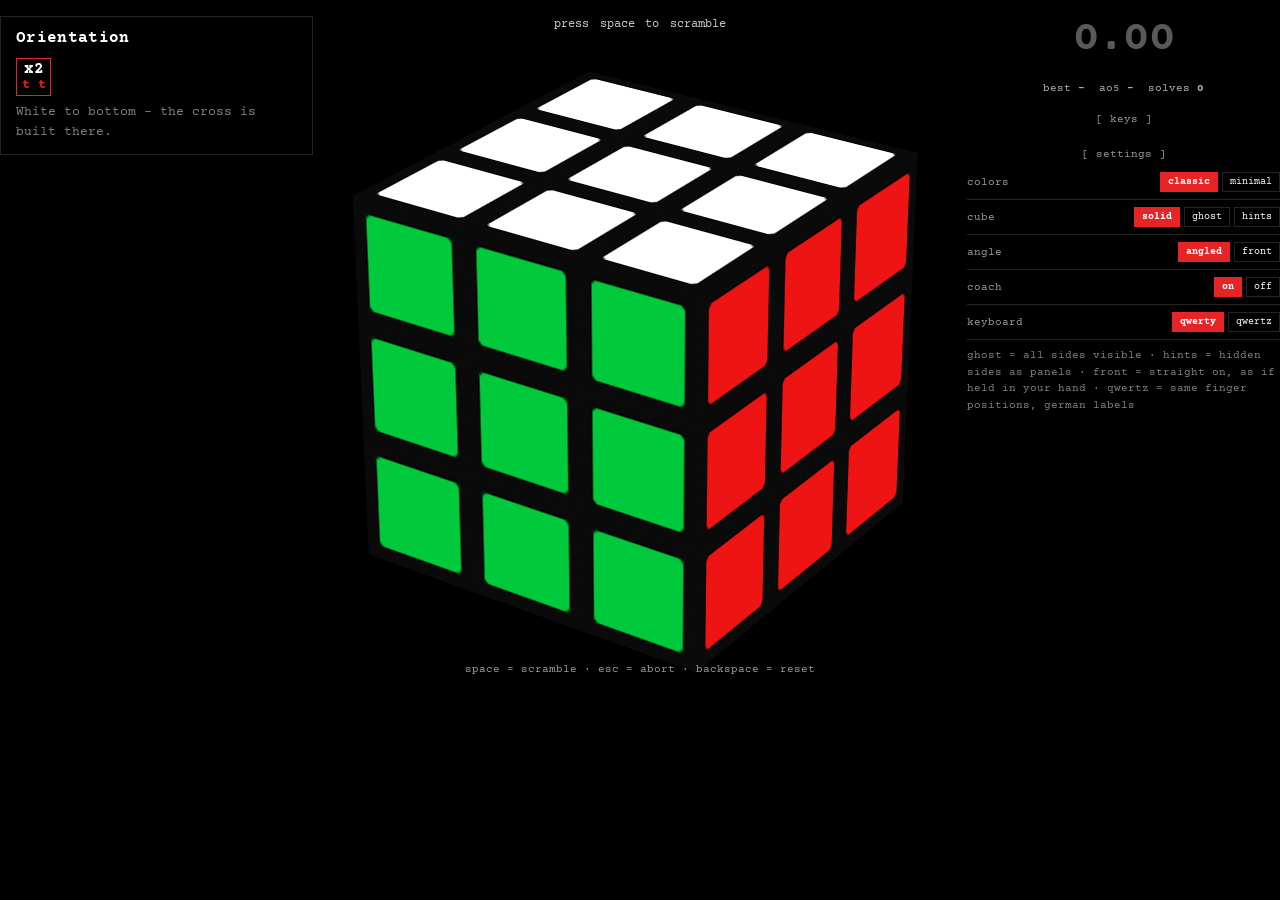
==== cube-standalone.html @ 17fb8398 "better layout" ====
<!DOCTYPE html>
<html lang="en">
<head>
<meta charset="utf-8">
<meta name="viewport" content="width=device-width, initial-scale=1">
<title>cube (v2)</title>
<!--
  Erzeugt von tools/build-preview.mjs – NICHT von Hand ändern.
  Alles steckt in dieser Datei, sie läuft per Doppelklick ohne Server.
-->
<link href="https://fonts.googleapis.com/css2?family=Courier+Prime:wght@400;700&display=swap" rel="stylesheet">
<style>
/*
 * cube.css – Styles für den eingebetteten Würfel.
 *
 * Alle Selektoren sind mit `cb-` präfixiert, alle Variablen mit `--cb-`.
 * Schrift und Textfarbe werden bewusst NICHT gesetzt, sondern von der Seite
 * geerbt (Courier Prime, schwarz/weiss je nach Theme).
 *
 * Wichtig ist die durchgehende Kette aus `transform-style: preserve-3d`:
 * .cb-scene → .cb-cube → .cb-cubie → .cb-facelet. Bricht sie an einer Stelle
 * ab, flacht der Browser die Kindelemente auf eine Ebene ab und der Würfel
 * zerfällt.
 *
 * --cb-cubie / --cb-half / --cb-size / --cb-body setzt cubeRenderer.js.
 * Drei Attribute am .cb-app steuern das Aussehen (siehe embed.js):
 *   data-scheme = minimal | classic
 *   data-view   = solid | ghost | hints
 *   data-camera = angled | front
 */

.cb-app {
  --cb-scale: 1;
  --cb-line: rgba(128, 128, 128, 0.28);
  --cb-hint-gap: 92px;   /* Abstand der versetzten Tafeln zur Würfelfläche */

  /*
   * Blickwinkel auf den Würfel. Voreinstellung "angled": von schräg oben rechts
   * auf U, F und R – die Ansicht, die alle drei Seiten gleich gut zeigt.
   */
  --cb-tilt: -26deg;   /* Neigung: wie weit von oben */
  --cb-turn: -34deg;   /* Drehung: wie weit von der Seite */
  text-align: center;
  user-select: none;

  /*
   * Bezug für die Abfrage weiter unten. Es zählt die Breite, die die
   * einbettende Seite hergibt – nicht die des Fensters. Derselbe Würfel steht
   * mal in einer schmalen Spalte und mal über die ganze Seite.
   */
  container-type: inline-size;
}

/* ── Trainer links, Würfel mittig, Zeit und Beiwerk rechts ─────────────
 *
 * Vier Bausteine: die Bühne (`cb-main`), der Trainer, die Zeit und der Rest
 * (`cb-extras`: Statistik, keys, settings). Ein Grid, weil drei davon je nach
 * Breite an einer ANDEREN Stelle in der Reihenfolge stehen – schmal
 * untereinander, breit als drei Spalten. Mit `order` allein ginge das nicht:
 * dafür müssten sie sich zwischen die Kinder von `cb-main` schieben.
 *
 * Die Zeit ist bewusst ein eigener Bereich und sitzt NICHT in `cb-extras`.
 * Breit gehört sie nach oben rechts, schmal aber direkt unter den Würfel und
 * nicht hinter den Trainer – als eigener Bereich lässt sich das je Breite
 * getrennt entscheiden.
 */
.cb-layout {
  display: grid;
  gap: 16px;
  grid-template-columns: minmax(0, 1fr);
  grid-template-areas:
    "main"
    "time"
    "coach"
    "extras";
}

.cb-main   { grid-area: main; }
.cb-time   { grid-area: time; }
.cb-extras { grid-area: extras; }

.cb-coach {
  grid-area: coach;
  justify-self: center;
  width: 100%;
  max-width: 260px;
}

@container (min-width: 560px) {
  /*
   * Rechts steht eine leere Spalte, genauso breit wie der Trainer links. Sie
   * trägt nichts – aber ohne sie sässe der Würfel mittig in SEINER Spalte und
   * damit sichtbar rechts von der Seitenmitte. Mit ihr fällt die Mitte der
   * Bühne mit der Mitte der Seite zusammen, und der Trainer hängt links daneben.
   */
  .cb-layout {
    grid-template-columns: minmax(190px, 1fr) minmax(0, 2fr) minmax(190px, 1fr);
    grid-template-areas:
      "coach main   ."
      "coach time   ."
      "coach extras .";
    gap: 16px 14px;
    align-items: start;
  }

  .cb-coach { justify-self: stretch; max-width: none; }

}

/*
 * Ab genug Breite zieht das Beiwerk aus der Mittelspalte in die bisher leere
 * rechte – drei Spalten nebeneinander. Der Würfel bleibt dabei mittig, weil
 * beide Randspalten gleich breit sind. Der eigentliche Gewinn ist die HÖHE:
 * Statistik, keys und settings stehen nicht mehr unter der Bühne, wodurch die
 * ganze Ansicht ohne Scrollen in ein übliches Fenster passt.
 */
@container (min-width: 860px) {
  /*
   * Zeit nach oben rechts, die Einstellungen darunter – und dadurch steht in
   * der Mittelspalte nur noch der Würfel. Die Bühne läuft über beide Zeilen,
   * damit sie die ganze Höhe der rechten Spalte nutzen kann.
   */
  .cb-layout {
    grid-template-areas:
      "coach main time"
      "coach main extras";
    grid-template-rows: auto 1fr;
  }

  /* Rechte Spalte: die Zeit führt, darunter beginnt das Beiwerk. */
  .cb-time { margin-bottom: 2px; }

  /* In einer schmalen Spalte bricht die Statistik lieber um als über den Rand. */
  .cb-extras .cb-stats {
    flex-wrap: wrap;
    gap: 6px 14px;
    margin-top: 0;      /* die Spalte beginnt oben, kein Abstand zur Bühne nötig */
  }

  /*
   * Zeitenliste und Klappbereiche sind sonst auf 210px gedeckelt und stünden
   * mittig in einer breiteren Spalte – das sähe wieder nach Leerraum aus,
   * genau dem, was die drei Spalten vermeiden sollen. Hier füllen sie ihre
   * Spalte aus.
   */
  .cb-extras .cb-times,
  .cb-extras .cb-fold { max-width: none; }

  /*
   * Sobald alles nebeneinander steht, kehrt sich der Engpass um: in der Breite
   * ist Luft, in der Höhe nicht mehr – die Bühne bestimmt allein, ob die
   * Ansicht ohne Scrollen passt. Deshalb hier eine eigene Skalierung.
   *
   * Sie steht auf .cb-layout und nicht auf .cb-app, weil .cb-app der
   * Abfragebehälter ist: eine Container-Abfrage kann ihren eigenen Behälter
   * nicht ansprechen, nur dessen Nachkommen.
   */
  .cb-layout { --cb-scale: 2.05; }

  /*
   * Der Front-Modus darf deutlich grösser: ohne Schrägblick ist der Würfel nur
   * noch --cb-size breit statt gut ein Drittel mehr über die Diagonale, in der
   * Mittelspalte steht also Platz frei.
   *
   * Begrenzt wird er hier NICHT von der Breite, sondern von der Höhe – bei 45°
   * Neigung ist er 1,41 mal so hoch wie breit. Die Spalte gäbe noch mehr her,
   * aber darüber beginnt die Ansicht zu scrollen. Wer einen hohen Bildschirm
   * hat, dreht diese eine Zahl weiter auf.
   */
  .cb-app[data-camera="front"] .cb-layout { --cb-scale: 2.55; }

  .cb-app[data-camera="front"] .cb-stage {
    /* Passgenau zur echten Höhe (1,41) statt zur Diagonale der Schrägansicht. */
    height: calc(var(--cb-size) * 1.5 * var(--cb-scale));
  }

  /* Die versetzten Tafeln brauchen zusätzlich Höhe – hier drückt es am meisten. */
  .cb-app[data-view="hints"] .cb-layout { --cb-scale: 1.35; }
}


/* ── Farbschemata ───────────────────────────────────────────────────── */

/* Reduziert, im Stil der Seite: schwarz / rot / weiss plus zwei Warmgrautöne.
   Die sechs Werte sind über die Helligkeit getrennt, nicht über den Farbton. */
.cb-app[data-scheme="minimal"] {
  --cb-U: #f2f0ec;
  --cb-D: #2a2a2a;
  --cb-F: #d8232a;
  --cb-B: #6d1114;
  --cb-R: #b6b2aa;
  --cb-L: #726e67;
}

/*
 * Klassisches Würfelschema, kräftig wie am Timer – die Voreinstellung.
 * Bewusst satter als die gedeckten WCA-Werte: auf schwarzem Grund und in der
 * Grösse, in der die Aufkleber hier stehen, muss die Farbe im Vorbeischauen
 * erkennbar sein, nicht erst beim Hinsehen.
 */
.cb-app[data-scheme="classic"] {
  --cb-U: #ffffff;
  --cb-D: #ffe600;
  --cb-F: #00c93c;
  --cb-B: #0a3bd8;
  --cb-R: #ee1414;
  --cb-L: #ff9500;
}

.cb-cap[data-face="U"], .cb-hintface[data-face="U"] { background: var(--cb-U); }
.cb-cap[data-face="D"], .cb-hintface[data-face="D"] { background: var(--cb-D); }
.cb-cap[data-face="F"], .cb-hintface[data-face="F"] { background: var(--cb-F); }
.cb-cap[data-face="B"], .cb-hintface[data-face="B"] { background: var(--cb-B); }
.cb-cap[data-face="R"], .cb-hintface[data-face="R"] { background: var(--cb-R); }
.cb-cap[data-face="L"], .cb-hintface[data-face="L"] { background: var(--cb-L); }

/* ── Scramble ───────────────────────────────────────────────────────── */
.cb-scramble {
  font-size: 12px;
  line-height: 1.5;
  word-spacing: 0.3em;
  opacity: 0.8;
  min-height: 2.6em;
  margin-bottom: 4px;
}

/* ── 3D-Bühne ───────────────────────────────────────────────────────── */
.cb-stage {
  display: flex;
  align-items: center;
  justify-content: center;
  height: calc(var(--cb-size) * 1.55 * var(--cb-scale));
  perspective: 1500px;
  perspective-origin: 50% 45%;
}

.cb-scene {
  position: relative;
  width: var(--cb-size);
  height: var(--cb-size);
  transform-style: preserve-3d;
  /* Die "Kamera". Beide Winkel kommen aus data-camera am .cb-app. */
  transform: scale(var(--cb-scale)) rotateX(var(--cb-tilt)) rotateY(var(--cb-turn));
}

/*
 * ── Kamera "front": der Würfel, wie man ihn in der Hand hält ──────────
 *
 * Genau auf die Kante zwischen U und F geschaut: 45° von oben, ohne jede
 * seitliche Drehung. Beide Seiten stehen dadurch im selben Winkel zum
 * Betrachter und sind gleich gut zu lesen.
 *
 * `--cb-turn: 0` heisst zugleich: L und R stehen exakt auf der Kante zum
 * Betrachter und sind nicht mehr zu sehen. Das ist so gewollt – wer die
 * Seiten braucht, nimmt "angled" oder schaltet "hints" dazu (das holt L, D und
 * B als versetzte Tafeln heraus; nur R bleibt in dieser Ansicht verdeckt).
 */
.cb-app[data-camera="front"] {
  --cb-tilt: -45deg;
  --cb-turn: 0deg;
}

/*
 * Geradeaus betrachtet muss die Tiefe allein aus der Perspektive kommen – es
 * gibt ja keinen Schrägblick mehr, der sie zeigt. Der kurze Abstand staucht die
 * hintere Kante sichtbar gegenüber der vorderen und macht daraus wieder einen
 * Körper statt zweier flacher Tafeln.
 *
 * Warum so viel kürzer als die 1500px der Schrägansicht: `scale()` ist zweiter
 * Dimension und lässt die Tiefe des Würfels unberührt. Er wird also breiter und
 * höher, bleibt aber 192px tief – je grösser er skaliert wird, desto schwächer
 * wirkt dieselbe Perspektive. Die Verkürzung muss das ausgleichen.
 */
.cb-app[data-camera="front"] .cb-stage {
  perspective: 850px;
}

.cb-cube {
  position: absolute;
  inset: 0;
  transform-style: preserve-3d;
}

/*
 * Ein Cubie. Es wird über left/top + negative Margins am Würfelmittelpunkt
 * ausgerichtet – bewusst NICHT über translate(-50%,-50%), weil `transform`
 * komplett von cubeRenderer.js gesetzt wird.
 */
.cb-cubie {
  position: absolute;
  left: 50%;
  top: 50%;
  margin-left: calc(var(--cb-half) * -1);
  margin-top: calc(var(--cb-half) * -1);
  width: var(--cb-cubie);
  height: var(--cb-cubie);
  transform-style: preserve-3d;
  will-change: transform;
}

.cb-facelet {
  position: absolute;
  inset: 0;
  background: var(--cb-body);
  /* Schliesst Haarrisse zwischen benachbarten Flächen. */
  box-shadow: 0 0 0 1px var(--cb-body);
  -webkit-backface-visibility: hidden;
  backface-visibility: hidden;
  -webkit-transform-style: preserve-3d;
  transform-style: preserve-3d;
}

/*
 * Der farbige Aufkleber – sein Rand erzeugt das schwarze Raster.
 * `--cb-inset` ist der Abstand zur Cubie-Kante und damit die Breite der
 * schwarzen Fuge; der "ghost"-Modus dreht ihn weiter auf.
 */
.cb-facelet > .cb-cap {
  position: absolute;
  inset: var(--cb-inset, 6px);
  border-radius: 4px;
  box-shadow: inset 0 0 0 1px #000;
  transition: opacity 0.2s ease;
  -webkit-transform: translateZ(0.5px);
  transform: translateZ(0.5px);
}

/* ── Modus "ghost": Körper unsichtbar, nur noch schwebende Flächen ──── */
.cb-app[data-view="ghost"] .cb-facelet {
  background: transparent;
  box-shadow: none;
}

/*
 * Die Sticker bleiben deckend. Der Durchblick entsteht allein dadurch, dass
 * der Würfelkörper fehlt: durch die Lücken zwischen den Kacheln sieht man die
 * Kanten und Flächen der dahinterliegenden Seiten.
 *
 * Die Fuge ist dabei schmaler als man denkt: nachgemessen belegt der Aufkleber
 * rund 84 % der Cubie-Fläche, also 5px Rand bei 64px Kante. Der Durchblick
 * kommt fast vollständig vom fehlenden Körper, nicht von breiten Lücken – mit
 * weiten Fugen zerfällt der Würfel optisch in Einzelplättchen.
 */
.cb-app[data-view="ghost"] {
  --cb-inset: 5px;
}

.cb-app[data-view="ghost"] .cb-cap {
  border-radius: 2px;
}

/* ── Modus "hints": versetzte Tafeln der verdeckten Seiten ──────────── */
.cb-hintface {
  position: absolute;
  inset: var(--cb-inset, 6px);
  display: none;
  border-radius: 4px;
  box-shadow: inset 0 0 0 1px #000;
  -webkit-backface-visibility: visible;
  backface-visibility: visible;
}

/* data-show setzt cubeRenderer.js für alle gerade abgewandten Seiten. */
.cb-app[data-view="hints"] .cb-hintface[data-show] { display: block; }

/* Die Tafeln brauchen ringsum Platz. */
.cb-app[data-view="hints"] { --cb-scale: 0.78; }
.cb-app[data-view="hints"] .cb-stage {
  height: calc(var(--cb-size) * 2.45 * var(--cb-scale));
}

/* ── Timer ──────────────────────────────────────────────────────────── */
.cb-time {
  font-size: 44px;
  font-weight: 700;
  font-variant-numeric: tabular-nums;
  letter-spacing: -0.02em;
  line-height: 1.1;
  transition: color 0.15s ease, opacity 0.15s ease;
}

.cb-app[data-state="idle"] .cb-time,
.cb-app[data-state="scrambling"] .cb-time { opacity: 0.35; }
.cb-app[data-state="ready"] .cb-time      { color: var(--accent, #d8232a); }
.cb-app[data-state="solved"] .cb-time     { color: var(--accent, #d8232a); }

.cb-hint {
  font-size: 11px;
  opacity: 0.6;
  min-height: 1.4em;
  margin-top: 2px;
}

/* ── Coach ──────────────────────────────────────────────────────────── */
/*
 * Alles im Trainer hängt an DIESER Schriftgrösse – die Beschriftungen ebenso
 * wie das Bild der letzten Ebene, die aufgeklappten Steine und die Zugliste.
 * Sie sind darum durchgehend in `em` notiert und nicht in Pixeln: wer den
 * Trainer grösser oder kleiner haben will, dreht hier eine Zahl, und das Panel
 * wächst als Ganzes mit, statt dass Text und Diagramme auseinanderlaufen.
 */
.cb-coach {
  font-size: 15px;
  padding: 0.85em 1em;
  border: 1px solid var(--cb-line);
  text-align: left;

  /*
   * Muss sein, und zwar hier statt global: die Spalte im Grid oben ist auf
   * 172px festgelegt, `width: 100%` misst aber ohne Polsterung und Rahmen. Mit
   * content-box käme das Panel auf 198px und schöbe sich über den Würfel. Die
   * einbettende Seite gibt das nicht vor – cube.css erbt Schrift und Farbe,
   * aber bewusst kein Boxmodell.
   */
  box-sizing: border-box;
}

.cb-coach[hidden] {
  display: block;
  visibility: visible;
  min-height: 200px;
}

.cb-coach[hidden] > * {
  display: none;
}

.cb-coach-stage {
  display: flex;
  align-items: baseline;
  justify-content: space-between;
  gap: 0.5em;
  font-size: 1.05em;
  letter-spacing: 0.02em;
  margin-bottom: 0.7em;
}

.cb-coach-stage b { font-weight: 700; }

/* Der Formname ("Sune", "T-Perm") – zweitrangig, aber er ist der Merkanker. */
.cb-coach-stage span {
  font-size: 0.85em;
  opacity: 0.5;
}

/* ── Bild der letzten Ebene (OLL / PLL) ─────────────────────────────────
 *
 * Aufbau wie auf einem Algorithmenblatt: die Deckfläche als 3×3, ringsum
 * schmale Streifen für die Seitenaufkleber. Die vier Ecken des 5×5-Rasters
 * bleiben leer.
 *
 * OLL bekommt vom Solver nur dort eine Farbe, wo die Deckfarbe schon oben
 * liegt – der Rest bleibt dunkel und man sieht die Form. PLL bekommt die
 * Deckfläche geschlossen und ringsum die echten Farben; daran liest man ab,
 * welcher Fall vorliegt.
 */
.cb-coach-diagram {
  display: flex;
  justify-content: center;
  margin-bottom: 0.85em;
}

.cb-coach-diagram:empty { display: none; }

.cb-ll {
  display: grid;
  grid-template-columns: 0.45em repeat(3, 1.6em) 0.45em;
  grid-template-rows: 0.45em repeat(3, 1.6em) 0.45em;
  gap: 0.15em;
}

.cb-ll i {
  border-radius: 1px;
  background: transparent;
}

/*
 * Ein belegtes Feld bekommt einen neutralen Ring nach aussen. Das ist keine
 * Zierde: die Deckfarbe ist im Schema "minimal" fast schwarz, ein reines
 * Farbfeld wäre auf dunklem Grund unsichtbar. Der Ring macht "hier liegt
 * etwas" unabhängig davon lesbar, welche Farbe das Schema gerade vergibt.
 */
.cb-ll i[data-face] { box-shadow: 0 0 0 1px rgba(128, 128, 128, 0.5); }

/* Ein leeres Feld der Deckfläche ist hohl – ein leerer Streifen ist gar nichts. */
.cb-ll i[data-kind="top"]:not([data-face]) {
  box-shadow: inset 0 0 0 1px rgba(128, 128, 128, 0.22);
}

.cb-ll i[data-face="U"] { background: var(--cb-U); }
.cb-ll i[data-face="D"] { background: var(--cb-D); }
.cb-ll i[data-face="F"] { background: var(--cb-F); }
.cb-ll i[data-face="B"] { background: var(--cb-B); }
.cb-ll i[data-face="R"] { background: var(--cb-R); }
.cb-ll i[data-face="L"] { background: var(--cb-L); }

/* ── Die Steine, um die es gerade geht ──────────────────────────────────
 *
 * Der Algorithmus allein sagt nicht, WORAN man arbeitet. Deshalb stehen die
 * beiden Steine darüber – aufgeklappt, in ihren echten Farben, mit ihrem
 * Fundort. Die Farbfelder kommen aus denselben CSS-Variablen wie die Aufkleber
 * am Würfel, das Schema gilt also automatisch auch hier.
 */
.cb-coach-pieces {
  display: flex;
  flex-direction: column;
  gap: 0.5em;
  margin-bottom: 0.7em;
}

.cb-coach-pieces:empty { display: none; }

.cb-coach-pieces figure {
  display: flex;
  align-items: center;
  gap: 0.6em;
  margin: 0;
  padding-left: 0.5em;
  border-left: 2px solid var(--accent, #d8232a);
  transition: opacity 0.15s ease, border-color 0.15s ease;
}

/*
 * Ein Stein, der schon sitzt, bleibt sichtbar – aber zurückgenommen. Beim
 * Einsetzen eines Paars sieht man so, welche Hälfte noch fehlt.
 */
.cb-coach-pieces figure[data-where="placed"] {
  border-left-color: var(--cb-line);
  opacity: 0.4;
}

/*
 * Aufgeklappter Stein. Die Ecke füllt drei Zellen und wird dadurch von selbst
 * L-förmig, die Kante zwei – ohne Sonderfall im JavaScript.
 */
.cb-piece {
  display: grid;
  grid-template-columns: repeat(2, 1em);
  grid-auto-rows: 1em;
  gap: 0.15em;
  flex: none;
}

.cb-piece i {
  border-radius: 2px;
  box-shadow: inset 0 0 0 1px rgba(0, 0, 0, 0.35);
}

.cb-piece i[data-face="U"] { background: var(--cb-U); }
.cb-piece i[data-face="D"] { background: var(--cb-D); }
.cb-piece i[data-face="F"] { background: var(--cb-F); }
.cb-piece i[data-face="B"] { background: var(--cb-B); }
.cb-piece i[data-face="R"] { background: var(--cb-R); }
.cb-piece i[data-face="L"] { background: var(--cb-L); }

.cb-coach-pieces figcaption {
  font-size: 0.85em;
  line-height: 1.4;
}

.cb-coach-pieces figcaption span {
  display: block;
  opacity: 0.5;
}

/*
 * Ein Listeneintrag je Zug: oben die Notation, darunter die Taste. Die
 * Ausrichtung untereinander ist der ganze Zweck – so lernt man beim Ablesen
 * des Algorithmus die Belegung mit.
 */
.cb-coach-moves {
  display: flex;
  flex-wrap: wrap;
  gap: 0.3em;
  list-style: none;
  margin: 0;
  padding: 0;
  min-height: 2.4em;
}

.cb-coach-moves li {
  display: flex;
  flex-direction: column;
  align-items: center;
  gap: 0.1em;
  min-width: 1.6em;
  padding: 0.2em 0.3em;
  border: 1px solid transparent;
  transition: opacity 0.15s ease, border-color 0.15s ease;
}

.cb-coach-moves b {
  font-size: 1.05em;
  font-weight: 700;
  line-height: 1;
}

.cb-coach-moves span {
  font-size: 0.85em;
  line-height: 1;
  opacity: 0.55;
}

.cb-coach-moves em { font-style: normal; }

/* Erster von zwei Anschlägen eines Doppelzugs ist erledigt. */
.cb-coach-moves em[data-done] { opacity: 0.25; }

/* Bereits ausgeführt. */
.cb-coach-moves li[data-done] { opacity: 0.3; }

/* Der Zug, der jetzt dran ist. */
.cb-coach-moves li[data-next] {
  border-color: var(--accent, #d8232a);
}

.cb-coach-moves li[data-next] span {
  opacity: 1;
  color: var(--accent, #d8232a);
  font-weight: 700;
}

.cb-coach-note {
  margin-top: 0.6em;
  font-size: 0.85em;
  line-height: 1.5;
  opacity: 0.5;
}

/* Noch nicht gebaute Stufen sollen sichtbar als Baustelle erkennbar sein. */
.cb-coach[data-pending] .cb-coach-stage { opacity: 0.5; }

/* ── Statistik und Zeitenliste ──────────────────────────────────────── */
.cb-stats {
  display: flex;
  justify-content: center;
  gap: 16px;
  font-size: 11px;
  opacity: 0.7;
  margin-top: 18px;
}

.cb-stats b { font-weight: 700; }

.cb-times {
  list-style: none;
  margin: 10px auto 0;
  padding: 0;
  max-width: 210px;
  font-size: 11px;
}

.cb-times li {
  display: flex;
  justify-content: space-between;
  padding: 4px 0;
  border-bottom: 1px solid var(--cb-line);
}

.cb-times li span { opacity: 0.5; }

/* ── Aufklappbare Bereiche (keys / settings) ────────────────────────── */
.cb-fold {
  max-width: 210px;
  margin: 14px auto 0;
  font-size: 11px;
  text-align: left;
}

.cb-fold summary {
  cursor: pointer;
  text-align: center;
  opacity: 0.6;
  padding: 4px 0;
  list-style: none;
}

.cb-fold summary::-webkit-details-marker { display: none; }
.cb-fold summary::before { content: "[ "; }
.cb-fold summary::after  { content: " ]"; }

.cb-fold table {
  width: 100%;
  border-collapse: collapse;
  margin-top: 6px;
}

.cb-fold td,
.cb-fold th {
  padding: 3px 0;
  font-weight: 400;
  border-bottom: 1px solid var(--cb-line);
}

.cb-fold td { opacity: 0.75; }

.cb-fold th {
  text-align: right;
  font-weight: 700;
}

/* ── Einstellungen ──────────────────────────────────────────────────── */
.cb-row {
  display: flex;
  align-items: center;
  justify-content: space-between;
  gap: 8px;
  padding: 7px 0;
  border-bottom: 1px solid var(--cb-line);
}

.cb-row > span { opacity: 0.6; }

.cb-opts { display: flex; gap: 4px; }

.cb-opts button {
  font: inherit;
  font-size: 10px;
  line-height: 1;
  background: transparent;
  color: inherit;
  border: 1px solid var(--cb-line);
  padding: 4px 7px;
  cursor: pointer;
  text-transform: lowercase;
  transition: background 0.15s ease, border-color 0.15s ease, color 0.15s ease;
}

.cb-opts button[aria-pressed="true"] {
  background: var(--accent, #d8232a);
  border-color: var(--accent, #d8232a);
  color: #fff;
  font-weight: 700;
}

.cb-note {
  padding-top: 8px;
  opacity: 0.5;
  line-height: 1.5;
}

/* ── Kleine Displays & Höhenanpassung für Zero-Scroll ──────────────── */
@media (max-width: 420px) {
  .cb-app  { --cb-scale: 0.72; }
  .cb-app[data-view="hints"] { --cb-scale: 0.58; }
  .cb-time { font-size: 36px; }
}

@media (max-height: 850px) {
  .cb-layout { --cb-scale: 1.4; }
  .cb-app[data-view="hints"] .cb-layout { --cb-scale: 1.0; }
}

@media (max-height: 720px) {
  .cb-layout { --cb-scale: 1.2; }
  .cb-app[data-view="hints"] .cb-layout { --cb-scale: 0.85; }
}

@media (max-height: 600px) {
  .cb-layout { --cb-scale: 0.95; }
}

body {
  margin: 0; background: #000; color: #fff;
  font-family: 'Courier Prime', ui-monospace, SFMono-Regular, Menlo, monospace;
  --accent: #E62325;
  display: flex; justify-content: center; padding: 16px 0 40px;
}
/*
 * Breit genug für die DREIspaltige Ansicht (Trainer | Würfel | Zeit+Settings).
 * cube.css schaltet sie ab 860px Behälterbreite frei – bei 680px läge das
 * Beiwerk wieder unter dem Würfel und nähme ihm die Höhe.
 */
#mount { width: min(1280px, 100%); }
</style>
</head>
<body>
<div id="mount"></div>

<script type="importmap">
{
  "imports": {
    "js/embed.js": "[data-uri]",
    "js/config.js": "[data-uri]",
    "js/cubeState.js": "[data-uri]",
    "js/math3d.js": "[data-uri]",
    "js/cubeRenderer.js": "[data-uri]",
    "js/animator.js": "[data-uri]",
    "js/scramble.js": "[data-uri]",
    "js/timer.js": "[data-uri]",
    "js/controls.js": "[data-uri]",
    "js/keys.js": "[data-uri]",
    "js/solver/coach.js": "[data-uri]",
    "js/solver/pieces.js": "[data-uri]",
    "js/solver/crossSolver.js": "[data-uri]",
    "js/solver/f2lSolver.js": "[data-uri]",
    "js/solver/lastLayer.js": "[data-uri]",
    "js/solver/llAlgs.js": "[data-uri]"
  }
}
</script>

<script type="module">
import 'js/embed.js';
window.CubeApp.mount(document.getElementById('mount'));
</script>
</body>
</html>
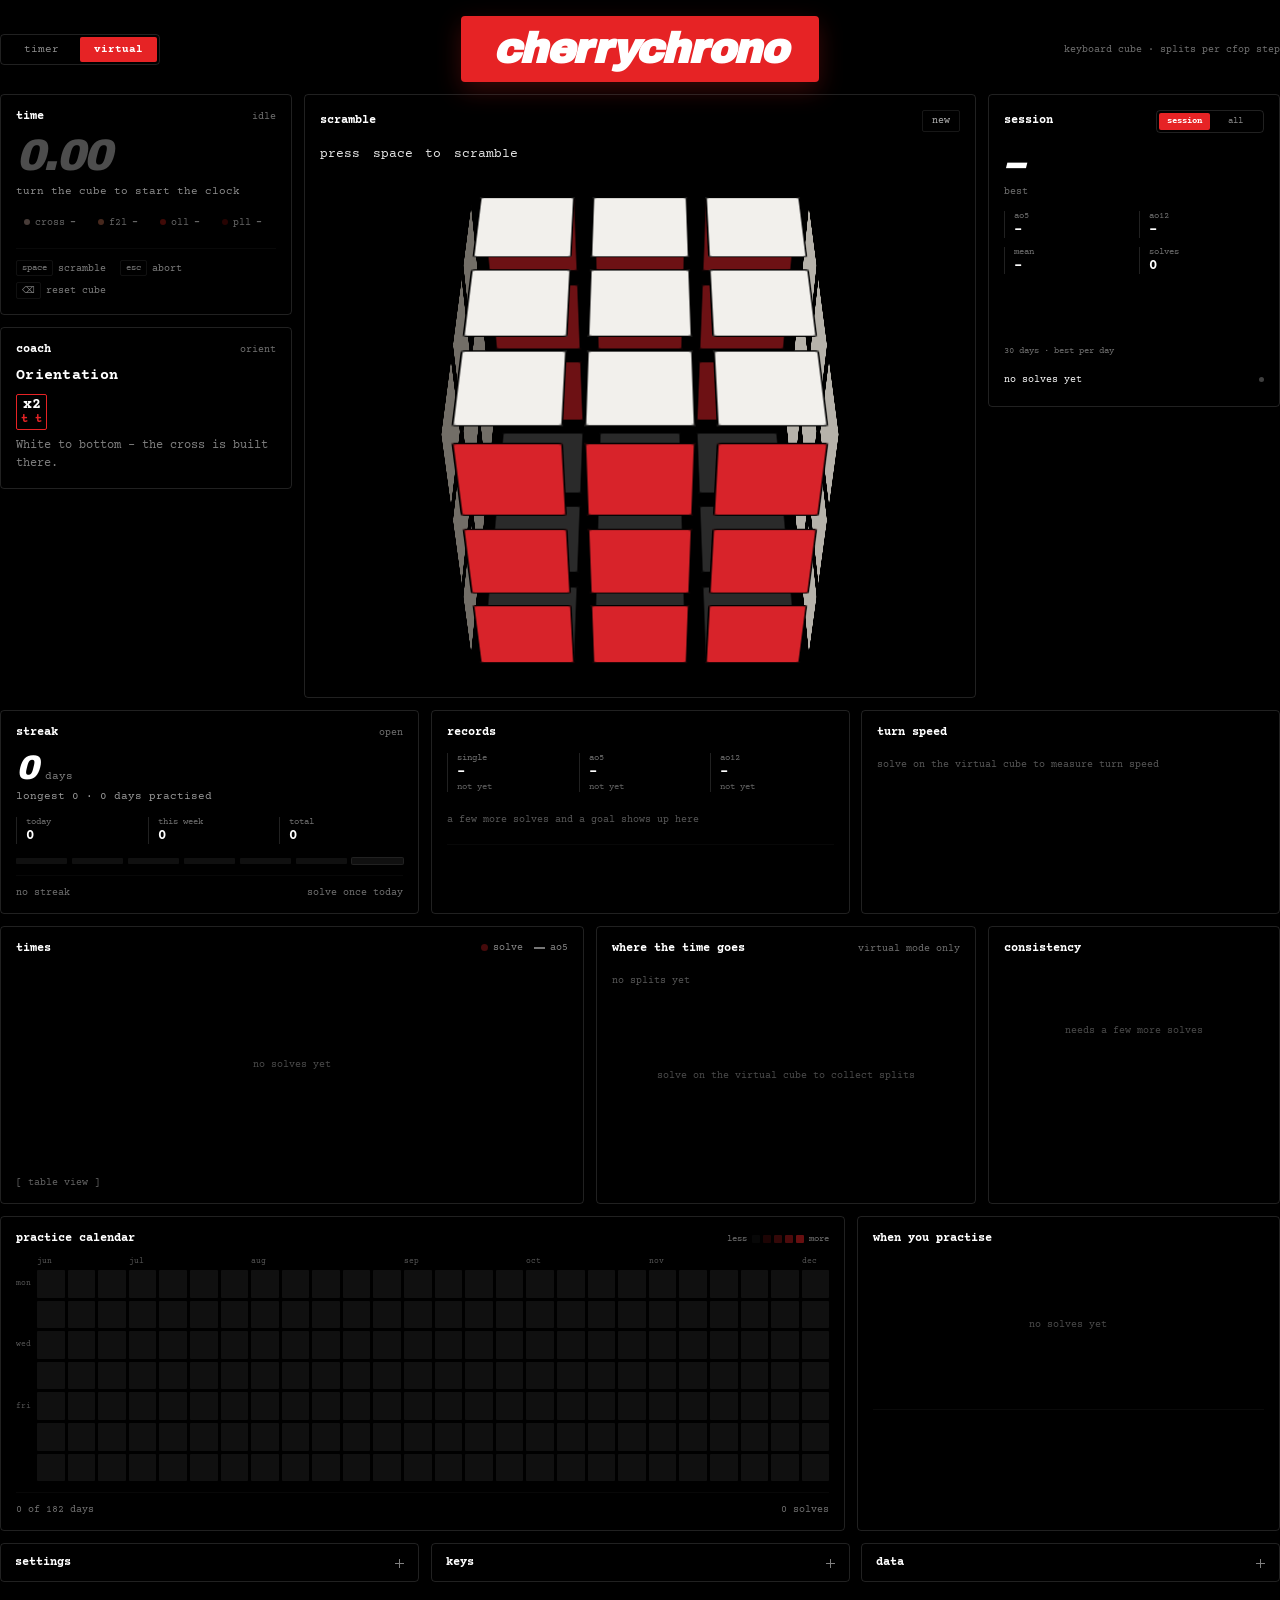
==== commit 6064cbb6: "cherrychrono: timer mode, solve history and its own page Der Würfel wird zur eigenen Anwendung mit N" ====
--- a/cube-standalone.html
+++ b/cube-standalone.html
@@ -3,19 +3,25 @@
 <head>
 <meta charset="utf-8">
 <meta name="viewport" content="width=device-width, initial-scale=1">
-<title>cube (v2)</title>
+<title>cherrychrono</title>
 <!--
   Erzeugt von tools/build-preview.mjs – NICHT von Hand ändern.
   Alles steckt in dieser Datei, sie läuft per Doppelklick ohne Server.
 -->
-<link href="https://fonts.googleapis.com/css2?family=Courier+Prime:wght@400;700&display=swap" rel="stylesheet">
+<link href="https://fonts.googleapis.com/css2?family=Courier+Prime:wght@400;700&family=Archivo+Black&display=swap" rel="stylesheet">
 <style>
 /*
- * cube.css – Styles für den eingebetteten Würfel.
+ * cube.css – Styles für cherrychrono, den eingebetteten Würfel-Timer.
+ *
+ * Die Bildsprache ist die des Dashboards und damit die von milxn.de: schwarz
+ * oder weiss, Courier Prime, ein einziges Rot als Akzent, durchgehend
+ * kleingeschriebene Beschriftungen, Zahlen in Archivo Black kursiv, und alles
+ * sitzt in Tafeln mit einem Haarstrich als Rahmen. Bewegung gibt es reichlich,
+ * aber nur beim Erscheinen und beim Wechsel – nichts zappelt dauerhaft.
  *
  * Alle Selektoren sind mit `cb-` präfixiert, alle Variablen mit `--cb-`.
- * Schrift und Textfarbe werden bewusst NICHT gesetzt, sondern von der Seite
- * geerbt (Courier Prime, schwarz/weiss je nach Theme).
+ * Schriftfamilie und Textfarbe werden für den Fliesstext bewusst NICHT gesetzt,
+ * sondern von der Seite geerbt.
  *
  * Wichtig ist die durchgehende Kette aus `transform-style: preserve-3d`:
  * .cb-scene → .cb-cube → .cb-cubie → .cb-facelet. Bricht sie an einer Stelle
@@ -23,205 +29,509 @@
  * zerfällt.
  *
  * --cb-cubie / --cb-half / --cb-size / --cb-body setzt cubeRenderer.js.
- * Drei Attribute am .cb-app steuern das Aussehen (siehe embed.js):
+ * Die data-Attribute am .cb-app steuern das Aussehen (siehe embed.js):
+ *   data-mode   = virtual | timer
  *   data-scheme = minimal | classic
  *   data-view   = solid | ghost | hints
  *   data-camera = angled | front
+ *   data-theme  = dark | light   (gemessen, nicht eingestellt)
+ *   data-state  = idle | scrambling | ready | holding | solving | solved
  */
 
 .cb-app {
   --cb-scale: 1;
-  --cb-line: rgba(128, 128, 128, 0.28);
   --cb-hint-gap: 92px;   /* Abstand der versetzten Tafeln zur Würfelfläche */
 
   /*
-   * Blickwinkel auf den Würfel. Voreinstellung "angled": von schräg oben rechts
-   * auf U, F und R – die Ansicht, die alle drei Seiten gleich gut zeigt.
+   * Linien und Flächen als neutrales Grau mit Deckkraft statt als feste Farbe:
+   * derselbe Wert trägt dadurch auf schwarzem wie auf weissem Grund, und die
+   * einbettende Seite darf ihr Thema umschalten, ohne dass hier etwas nachzieht.
    */
-  --cb-tilt: -26deg;   /* Neigung: wie weit von oben */
-  --cb-turn: -34deg;   /* Drehung: wie weit von der Seite */
-  text-align: center;
+  --cb-line: rgba(128, 128, 128, 0.26);
+  --cb-line-soft: rgba(128, 128, 128, 0.14);
+  --cb-fill: rgba(128, 128, 128, 0.12);
+  --cb-bar: color-mix(in srgb, var(--cb-accent) 55%, transparent);
+
+  --cb-display: 'Archivo Black', 'Arial Black', Impact, sans-serif;
+  --cb-radius: 4px;      /* der Radius des Logo-Chips, überall derselbe */
+  --cb-gap: 12px;
+
+  text-align: left;
   user-select: none;
 
   /*
-   * Bezug für die Abfrage weiter unten. Es zählt die Breite, die die
+   * Bezug für die Abfragen weiter unten. Es zählt die Breite, die die
    * einbettende Seite hergibt – nicht die des Fensters. Derselbe Würfel steht
    * mal in einer schmalen Spalte und mal über die ganze Seite.
    */
   container-type: inline-size;
 }
 
-/* ── Trainer links, Würfel mittig, Zeit und Beiwerk rechts ─────────────
- *
- * Vier Bausteine: die Bühne (`cb-main`), der Trainer, die Zeit und der Rest
- * (`cb-extras`: Statistik, keys, settings). Ein Grid, weil drei davon je nach
- * Breite an einer ANDEREN Stelle in der Reihenfolge stehen – schmal
- * untereinander, breit als drei Spalten. Mit `order` allein ginge das nicht:
- * dafür müssten sie sich zwischen die Kinder von `cb-main` schieben.
- *
- * Die Zeit ist bewusst ein eigener Bereich und sitzt NICHT in `cb-extras`.
- * Breit gehört sie nach oben rechts, schmal aber direkt unter den Würfel und
- * nicht hinter den Trainer – als eigener Bereich lässt sich das je Breite
- * getrennt entscheiden.
+/*
+ * Akzent und die Rampe der Abschnitte – cross · f2l · oll · pll, hell nach
+ * dunkel. EINE Farbe in vier Stufen, weil die vier Abschnitte eine feste
+ * Reihenfolge haben; vier verschiedene Farben würden behaupten, sie wären
+ * gleichrangig.
+ *
+ * Je Untergrund eigene Stufen: die Rampe muss sich innerhalb ihrer vier
+ * Schritte unterscheiden UND vom Grund abheben. Auf Schwarz geht das nach oben
+ * (hell), auf Weiss nach unten (dunkel); dieselben vier Werte für beides gibt
+ * es nicht. Welcher Fall vorliegt, misst embed.js an der geerbten Schriftfarbe.
+ *
+ * Der Tooltip steht ausserhalb von .cb-app (siehe unten) und braucht dieselben
+ * Werte – deshalb hier gemeinsam, statt sie zweimal zu notieren.
+ */
+.cb-app, .cb-tip {
+  --cb-accent: var(--accent, #e8221f);
+  --cb-p0: #ffd6c9;
+  --cb-p1: #fb8f68;
+  --cb-p2: #e5231a;
+  --cb-p3: #8a0d0a;
+}
+
+.cb-app[data-theme="light"], .cb-tip[data-theme="light"] {
+  --cb-p0: #fca07f;
+  --cb-p1: #ee4a2c;
+  --cb-p2: #ab120d;
+  --cb-p3: #4f0b09;
+
+  /* Auf Weiss trägt dieselbe Deckkraft weniger – der Balken darf kräftiger. */
+  --cb-bar: color-mix(in srgb, var(--cb-accent) 78%, transparent);
+}
+
+.cb-app *,
+.cb-app *::before,
+.cb-app *::after { box-sizing: border-box; }
+
+/* ── Bewegung ───────────────────────────────────────────────────────────
+ *
+ * Zwei Sorten: Tafeln kippen beim Erscheinen einmal herein (gestaffelt über
+ * `--i`), Daten wachsen aus der Grundlinie hoch. Beides läuft genau einmal.
+ * Dauerhaft bewegt sich nur der Würfel im Leerlauf – und der ist das Motiv.
+ */
+@keyframes cbPanelIn {
+  from { opacity: 0; transform: rotateX(-18deg) translateY(24px) scale(0.96); }
+  to   { opacity: 1; transform: rotateX(0deg) translateY(0) scale(1); }
+}
+@keyframes cbFadeUp { from { opacity: 0; transform: translateY(8px); } to { opacity: 1; transform: none; } }
+@keyframes cbRowIn  { from { opacity: 0; transform: translateX(-10px); } to { opacity: 1; transform: none; } }
+@keyframes cbRise   { from { transform: scaleY(0); } to { transform: scaleY(1); } }
+@keyframes cbDraw   { from { stroke-dashoffset: 1; } to { stroke-dashoffset: 0; } }
+@keyframes cbPop    { 0% { transform: scale(1); } 35% { transform: scale(1.09); } 100% { transform: scale(1); } }
+@keyframes cbPulse  { 0%, 100% { opacity: 1; } 50% { opacity: 0.45; } }
+@keyframes cbFlash  { 0%, 100% { color: inherit; } 30% { color: var(--cb-accent); } }
+@keyframes cbCheer {
+  0%   { transform: rotateY(0deg) scale(1); }
+  55%  { transform: rotateY(200deg) scale(1.06); }
+  100% { transform: rotateY(360deg) scale(1); }
+}
+@keyframes cbFoldIn { from { opacity: 0; transform: translateY(-6px); } to { opacity: 1; transform: none; } }
+@keyframes cbFloatLogo { 0%, 100% { transform: translateY(0); } 50% { transform: translateY(-6px); } }
+@keyframes cbSpin { from { transform: rotateY(0deg); } to { transform: rotateY(360deg); } }
+
+/* ── Tafeln ─────────────────────────────────────────────────────────── */
+
+.cb-panel {
+  border: 1px solid var(--cb-line);
+  border-radius: var(--cb-radius);
+  padding: 15px;
+  min-width: 0;
+  transform-style: preserve-3d;
+  animation: cbPanelIn 0.5s cubic-bezier(0.2, 0.8, 0.2, 1) both;
+  animation-delay: calc(var(--i, 0) * 60ms);
+}
+
+.cb-panel-head {
+  display: flex;
+  align-items: baseline;
+  justify-content: space-between;
+  gap: 10px;
+  margin-bottom: 12px;
+  text-transform: lowercase;
+}
+
+.cb-panel-head .h { font-size: 12px; font-weight: 700; }
+.cb-panel-head .s { font-size: 10px; opacity: 0.45; text-align: right; }
+
+.cb-grid { display: grid; gap: var(--cb-gap); }
+
+/* ── Kopfzeile: Moduswahl ───────────────────────────────────────────── */
+
+/*
+ * Drei Bereiche: Umschalter links, Logo mittig, Notiz rechts. Als Raster mit
+ * drei gleich breiten Spalten und nicht als `space-between`, denn nur so steht
+ * das Logo in der MITTE DER SEITE und nicht in der Mitte des Restplatzes –
+ * links und rechts sind verschieden breit.
+ */
+.cb-top {
+  display: grid;
+  grid-template-columns: 1fr auto 1fr;
+  align-items: center;
+  gap: 12px;
+  margin-bottom: var(--cb-gap);
+  animation: cbFadeUp 0.45s ease both;
+}
+
+.cb-top > .cb-switch { justify-self: start; }
+
+.cb-top-meta {
+  justify-self: end;
+  text-align: right;
+  font-size: 10px;
+  opacity: 0.45;
+  text-transform: lowercase;
+}
+
+/* ── Logo ───────────────────────────────────────────────────────────────
+ *
+ * Eins zu eins der Chip von milxn.de: dasselbe Rot, dieselbe Rundung, dasselbe
+ * Schweben, dieselbe Neigung unter der Maus. Nur die Schriftgrösse darf
+ * schrumpfen – "cherrychrono" ist gut doppelt so lang wie "milxn" und wäre
+ * sonst auf dem Handy breiter als der Bildschirm.
+ */
+.cb-logo {
+  justify-self: center;
+  background: var(--cb-accent);
+  border-radius: 4px;
+  padding: 12px 32px;
+  box-shadow: 0 8px 24px rgba(232, 34, 31, 0.25);
+  transform-style: preserve-3d;
+  perspective: 600px;
+  transition: transform 0.15s ease-out;
+  cursor: pointer;
+  user-select: none;
+  animation: cbFloatLogo 4.5s ease-in-out infinite;
+}
+
+.cb-logo span {
+  display: inline-block;
+  color: #ffffff;
+  font-family: var(--cb-display);
+  font-size: clamp(22px, 4.6cqw, 42px);
+  font-weight: 900;
+  font-style: italic;
+  letter-spacing: -0.03em;
+  line-height: 1;
+  text-transform: lowercase;
+}
+
+/*
+ * Schmal wandert das Logo in die erste Zeile und bekommt sie für sich – der
+ * Umschalter darunter. Nebeneinander bliebe für den Chip so wenig Platz, dass
+ * er auf Kleinstschrift schrumpfen müsste.
+ */
+@container (max-width: 520px) {
+  .cb-top { grid-template-columns: 1fr 1fr; }
+  .cb-logo { grid-column: 1 / -1; grid-row: 1; padding: 10px 22px; }
+  .cb-top > .cb-switch { grid-row: 2; }
+  .cb-top-meta { grid-row: 2; }
+}
+
+/*
+ * Der Umschalter. Der rote Balken liegt HINTER den Beschriftungen und fährt
+ * beim Wechsel hinüber – die Bewegung sagt, dass es zwei Zustände desselben
+ * Schalters sind und nicht zwei Knöpfe.
+ */
+.cb-switch {
+  position: relative;
+  display: grid;
+  grid-auto-flow: column;
+  grid-auto-columns: 1fr;
+  border: 1px solid var(--cb-line);
+  border-radius: var(--cb-radius);
+  padding: 2px;
+  isolation: isolate;
+}
+
+.cb-switch::before {
+  content: "";
+  position: absolute;
+  z-index: -1;
+  top: 2px;
+  bottom: 2px;
+  left: 2px;
+  width: calc(50% - 2px);
+  background: var(--cb-accent);
+  border-radius: 2px;
+  transition: transform 0.28s cubic-bezier(0.2, 0.8, 0.2, 1);
+}
+
+.cb-app[data-mode="virtual"] .cb-switch[data-key="mode"]::before,
+.cb-app[data-scope="all"]    .cb-switch[data-key="scope"]::before {
+  transform: translateX(100%);
+}
+
+.cb-switch button {
+  font: inherit;
+  font-size: 11px;
+  line-height: 1;
+  padding: 7px 14px;
+  background: none;
+  border: 0;
+  color: inherit;
+  cursor: pointer;
+  text-transform: lowercase;
+  opacity: 0.55;
+  transition: opacity 0.2s ease, color 0.2s ease;
+}
+
+.cb-switch button[aria-pressed="true"] {
+  opacity: 1;
+  font-weight: 700;
+  color: #fff;
+}
+
+.cb-switch-sm button { font-size: 9px; padding: 4px 8px; }
+
+/* ── Grundriss ──────────────────────────────────────────────────────────
+ *
+ * Drei Bausteine: Bühne (`cb-main`), Trainer und die Seitenspalte mit Zeiten.
+ * Schmal stehen sie untereinander, breit nebeneinander – und der Trainer
+ * wandert dabei von unten nach links, weil er beim Lösen neben dem Würfel
+ * stehen muss und nicht darunter.
  */
 .cb-layout {
   display: grid;
-  gap: 16px;
+  gap: var(--cb-gap);
   grid-template-columns: minmax(0, 1fr);
-  grid-template-areas:
-    "main"
-    "time"
-    "coach"
-    "extras";
-}
-
-.cb-main   { grid-area: main; }
-.cb-time   { grid-area: time; }
-.cb-extras { grid-area: extras; }
-
-.cb-coach {
-  grid-area: coach;
-  justify-self: center;
-  width: 100%;
-  max-width: 260px;
-}
-
-@container (min-width: 560px) {
-  /*
-   * Rechts steht eine leere Spalte, genauso breit wie der Trainer links. Sie
-   * trägt nichts – aber ohne sie sässe der Würfel mittig in SEINER Spalte und
-   * damit sichtbar rechts von der Seitenmitte. Mit ihr fällt die Mitte der
-   * Bühne mit der Mitte der Seite zusammen, und der Trainer hängt links daneben.
-   */
+  grid-template-areas: "time" "main" "coach" "side";
+}
+
+.cb-timecard { grid-area: time; }
+.cb-main  { grid-area: main; display: flex; flex-direction: column; }
+.cb-side  { grid-area: side; }
+.cb-coach { grid-area: coach; }
+
+/*
+ * Ab hier steht links die Spalte, auf die man beim Lösen schaut – Zeit oben,
+ * Trainer darunter, Zahlen unten –, und rechts die Bühne über die volle Höhe.
+ */
+@container (min-width: 700px) {
   .cb-layout {
-    grid-template-columns: minmax(190px, 1fr) minmax(0, 2fr) minmax(190px, 1fr);
+    grid-template-columns: minmax(230px, 1fr) minmax(0, 2fr);
     grid-template-areas:
-      "coach main   ."
-      "coach time   ."
-      "coach extras .";
-    gap: 16px 14px;
+      "time  main"
+      "coach main"
+      "side  main";
+    grid-template-rows: auto auto 1fr;
     align-items: start;
   }
-
-  .cb-coach { justify-self: stretch; max-width: none; }
-
-}
-
-/*
- * Ab genug Breite zieht das Beiwerk aus der Mittelspalte in die bisher leere
- * rechte – drei Spalten nebeneinander. Der Würfel bleibt dabei mittig, weil
- * beide Randspalten gleich breit sind. Der eigentliche Gewinn ist die HÖHE:
- * Statistik, keys und settings stehen nicht mehr unter der Bühne, wodurch die
- * ganze Ansicht ohne Scrollen in ein übliches Fenster passt.
- */
-@container (min-width: 860px) {
-  /*
-   * Zeit nach oben rechts, die Einstellungen darunter – und dadurch steht in
-   * der Mittelspalte nur noch der Würfel. Die Bühne läuft über beide Zeilen,
-   * damit sie die ganze Höhe der rechten Spalte nutzen kann.
-   */
+}
+
+@container (min-width: 1040px) {
   .cb-layout {
+    grid-template-columns: minmax(230px, 1fr) minmax(0, 2.3fr) minmax(240px, 1fr);
     grid-template-areas:
-      "coach main time"
-      "coach main extras";
+      "time  main side"
+      "coach main side";
     grid-template-rows: auto 1fr;
   }
-
-  /* Rechte Spalte: die Zeit führt, darunter beginnt das Beiwerk. */
-  .cb-time { margin-bottom: 2px; }
-
-  /* In einer schmalen Spalte bricht die Statistik lieber um als über den Rand. */
-  .cb-extras .cb-stats {
-    flex-wrap: wrap;
-    gap: 6px 14px;
-    margin-top: 0;      /* die Spalte beginnt oben, kein Abstand zur Bühne nötig */
+}
+
+/*
+ * Ohne Trainer bekommt die Zeit den Platz: im Timer-Modus ist sie das Motiv der
+ * Seite, der Würfel darunter nur noch Vorschau des Scrambles.
+ */
+.cb-app[data-mode="timer"] .cb-layout,
+.cb-app[data-coach="off"] .cb-layout {
+  grid-template-columns: minmax(0, 1fr);
+  grid-template-areas: "time" "main" "side";
+}
+
+@container (min-width: 700px) {
+  .cb-app[data-mode="timer"] .cb-layout,
+  .cb-app[data-coach="off"] .cb-layout {
+    grid-template-columns: minmax(0, 2.4fr) minmax(240px, 1fr);
+    grid-template-areas:
+      "time side"
+      "main side";
+    grid-template-rows: auto 1fr;
   }
-
-  /*
-   * Zeitenliste und Klappbereiche sind sonst auf 210px gedeckelt und stünden
-   * mittig in einer breiteren Spalte – das sähe wieder nach Leerraum aus,
-   * genau dem, was die drei Spalten vermeiden sollen. Hier füllen sie ihre
-   * Spalte aus.
-   */
-  .cb-extras .cb-times,
-  .cb-extras .cb-fold { max-width: none; }
-
-  /*
-   * Sobald alles nebeneinander steht, kehrt sich der Engpass um: in der Breite
-   * ist Luft, in der Höhe nicht mehr – die Bühne bestimmt allein, ob die
-   * Ansicht ohne Scrollen passt. Deshalb hier eine eigene Skalierung.
-   *
-   * Sie steht auf .cb-layout und nicht auf .cb-app, weil .cb-app der
-   * Abfragebehälter ist: eine Container-Abfrage kann ihren eigenen Behälter
-   * nicht ansprechen, nur dessen Nachkommen.
-   */
-  .cb-layout { --cb-scale: 2.05; }
-
-  /*
-   * Der Front-Modus darf deutlich grösser: ohne Schrägblick ist der Würfel nur
-   * noch --cb-size breit statt gut ein Drittel mehr über die Diagonale, in der
-   * Mittelspalte steht also Platz frei.
-   *
-   * Begrenzt wird er hier NICHT von der Breite, sondern von der Höhe – bei 45°
-   * Neigung ist er 1,41 mal so hoch wie breit. Die Spalte gäbe noch mehr her,
-   * aber darüber beginnt die Ansicht zu scrollen. Wer einen hohen Bildschirm
-   * hat, dreht diese eine Zahl weiter auf.
-   */
-  .cb-app[data-camera="front"] .cb-layout { --cb-scale: 2.55; }
-
-  .cb-app[data-camera="front"] .cb-stage {
-    /* Passgenau zur echten Höhe (1,41) statt zur Diagonale der Schrägansicht. */
-    height: calc(var(--cb-size) * 1.5 * var(--cb-scale));
-  }
-
-  /* Die versetzten Tafeln brauchen zusätzlich Höhe – hier drückt es am meisten. */
-  .cb-app[data-view="hints"] .cb-layout { --cb-scale: 1.35; }
-}
-
-
-/* ── Farbschemata ───────────────────────────────────────────────────── */
-
-/* Reduziert, im Stil der Seite: schwarz / rot / weiss plus zwei Warmgrautöne.
-   Die sechs Werte sind über die Helligkeit getrennt, nicht über den Farbton. */
-.cb-app[data-scheme="minimal"] {
-  --cb-U: #f2f0ec;
-  --cb-D: #2a2a2a;
-  --cb-F: #d8232a;
-  --cb-B: #6d1114;
-  --cb-R: #b6b2aa;
-  --cb-L: #726e67;
-}
-
-/*
- * Klassisches Würfelschema, kräftig wie am Timer – die Voreinstellung.
- * Bewusst satter als die gedeckten WCA-Werte: auf schwarzem Grund und in der
- * Grösse, in der die Aufkleber hier stehen, muss die Farbe im Vorbeischauen
- * erkennbar sein, nicht erst beim Hinsehen.
- */
-.cb-app[data-scheme="classic"] {
-  --cb-U: #ffffff;
-  --cb-D: #ffe600;
-  --cb-F: #00c93c;
-  --cb-B: #0a3bd8;
-  --cb-R: #ee1414;
-  --cb-L: #ff9500;
-}
-
-.cb-cap[data-face="U"], .cb-hintface[data-face="U"] { background: var(--cb-U); }
-.cb-cap[data-face="D"], .cb-hintface[data-face="D"] { background: var(--cb-D); }
-.cb-cap[data-face="F"], .cb-hintface[data-face="F"] { background: var(--cb-F); }
-.cb-cap[data-face="B"], .cb-hintface[data-face="B"] { background: var(--cb-B); }
-.cb-cap[data-face="R"], .cb-hintface[data-face="R"] { background: var(--cb-R); }
-.cb-cap[data-face="L"], .cb-hintface[data-face="L"] { background: var(--cb-L); }
+}
+
+/* ── Diagramme und Klappbereiche ────────────────────────────────────── */
+
+.cb-cards, .cb-charts, .cb-lower, .cb-folds { margin-top: var(--cb-gap); }
+
+/* Wie die Dreierreihe auf dem Dashboard: umbrechen statt schrumpfen. */
+.cb-cards { grid-template-columns: repeat(auto-fit, minmax(290px, 1fr)); }
+
+@container (min-width: 620px) {
+  .cb-charts { grid-template-columns: 1fr 1fr; }
+  .cb-charts > :first-child { grid-column: 1 / -1; }
+  .cb-lower  { grid-template-columns: 2fr 1fr; }
+  .cb-folds  { grid-template-columns: repeat(3, 1fr); align-items: start; }
+}
+
+@container (min-width: 1040px) {
+  .cb-charts { grid-template-columns: 2fr 1.3fr 1fr; }
+  .cb-charts > :first-child { grid-column: auto; }
+}
 
 /* ── Scramble ───────────────────────────────────────────────────────── */
+
 .cb-scramble {
-  font-size: 12px;
-  line-height: 1.5;
-  word-spacing: 0.3em;
-  opacity: 0.8;
+  font-size: 13px;
+  line-height: 1.6;
+  word-spacing: 0.35em;
   min-height: 2.6em;
-  margin-bottom: 4px;
+  opacity: 0.9;
+}
+
+/* Beim Mischen tritt der Scramble zurück – er gilt ja noch nicht. */
+.cb-app[data-state="scrambling"] .cb-scramble { opacity: 0.4; }
+
+.cb-mini {
+  font: inherit;
+  font-size: 10px;
+  line-height: 1;
+  padding: 5px 9px;
+  background: transparent;
+  color: inherit;
+  border: 1px solid var(--cb-line);
+  border-radius: 2px;
+  cursor: pointer;
+  text-transform: lowercase;
+  opacity: 0.7;
+  transition: opacity 0.15s ease, border-color 0.15s ease, color 0.15s ease, transform 0.15s ease;
+}
+
+.cb-mini:hover { opacity: 1; color: var(--cb-accent); border-color: var(--cb-accent); }
+.cb-mini:active { transform: translateY(1px); }
+.cb-mini[aria-pressed="true"] {
+  background: var(--cb-accent);
+  border-color: var(--cb-accent);
+  color: #fff;
+  opacity: 1;
+}
+.cb-mini.cb-danger:hover { color: #fff; background: var(--cb-accent); }
+.cb-mini[data-armed] { background: var(--cb-accent); border-color: var(--cb-accent); color: #fff; opacity: 1; }
+
+/* ── Die Zeit ───────────────────────────────────────────────────────────
+ *
+ * Die Anzeigefläche der Stoppuhr. Im Timer-Modus ist sie das Motiv der Seite
+ * und entsprechend gross; im Virtual-Modus steht der Würfel im Mittelpunkt und
+ * die Zahl tritt zurück.
+ */
+/* Die Karte ist im Timer-Modus zugleich die Fläche, die man antippt. */
+.cb-timecard { touch-action: manipulation; }
+
+.cb-time {
+  font-family: var(--cb-display);
+  font-style: italic;
+  font-size: clamp(32px, 4.2cqw, 44px);
+  letter-spacing: -0.045em;
+  line-height: 0.95;
+  font-variant-numeric: tabular-nums;
+  transition: color 0.15s ease, opacity 0.15s ease;
+}
+
+/*
+ * Im Timer-Modus läuft die Karte über die ganze Hauptspalte – dort darf die
+ * Zahl so gross werden, wie man sie aus zwei Metern Abstand noch liest, und
+ * alles steht mittig wie an jedem Timer, den man kennt.
+ */
+.cb-app[data-mode="timer"] .cb-time { font-size: clamp(64px, 15cqw, 124px); }
+.cb-app[data-mode="timer"] .cb-scramble { font-size: 15px; }
+.cb-app[data-mode="timer"] .cb-timecard,
+.cb-app[data-mode="timer"] .cb-main { text-align: center; }
+.cb-app[data-mode="timer"] .cb-binds { justify-content: center; }
+
+.cb-app[data-state="idle"] .cb-time,
+.cb-app[data-state="scrambling"] .cb-time { opacity: 0.3; }
+.cb-app[data-state="ready"] .cb-time      { opacity: 0.55; }
+
+/*
+ * Gedrückt ist rot. Ohne Wartezeit und ohne Zwischenstufe: die Farbe IST die
+ * Rückmeldung, dass der nächste Versuch am Finger hängt.
+ */
+.cb-app[data-state="holding"] .cb-time {
+  color: var(--cb-accent);
+  animation: cbPulse 1.1s ease-in-out infinite;
+}
+
+.cb-app[data-state="solved"] .cb-time {
+  color: var(--cb-accent);
+  animation: cbPop 0.45s cubic-bezier(0.2, 0.8, 0.2, 1);
+}
+
+.cb-hint {
+  font-size: 11px;
+  opacity: 0.55;
+  min-height: 1.4em;
+  margin-top: 8px;
+  text-transform: lowercase;
+}
+
+/* Die feste Tastenliste. Sie steht unten in der Karte und ändert sich nur mit
+   dem Modus – deshalb darf sie ruhig bleiben und muss nicht auffallen. */
+.cb-binds {
+  display: flex;
+  flex-wrap: wrap;
+  gap: 6px 14px;
+  margin-top: 14px;
+  padding-top: 11px;
+  border-top: 1px solid var(--cb-line-soft);
+  font-size: 10px;
+  opacity: 0.5;
+  text-transform: lowercase;
+}
+
+.cb-binds span { display: flex; align-items: center; gap: 5px; }
+
+.cb-binds kbd {
+  font-family: inherit;
+  font-size: 9px;
+  padding: 2px 5px;
+  border: 1px solid var(--cb-line);
+  border-radius: 2px;
+}
+
+/*
+ * Der Fortschritt eines laufenden Versuchs: dieselben vier Abschnitte, die
+ * hinterher im Diagramm stehen, nur live. Erledigte tragen ihre Zwischenzeit,
+ * der laufende ist rot umrandet.
+ */
+.cb-phase-strip {
+  display: flex;
+  flex-wrap: wrap;
+  justify-content: center;
+  gap: 6px;
+  margin-top: 10px;
+  min-height: 24px;
+}
+
+.cb-phase-strip:empty { display: none; }
+
+/* In der schmalen Zeit-Karte stehen die vier Abschnitte untereinander statt
+   nebeneinander – sonst bricht jeder Eintrag für sich um. */
+.cb-app[data-mode="virtual"] .cb-phase-strip { justify-content: flex-start; }
+
+.cb-phase-strip span {
+  display: flex;
+  align-items: center;
+  gap: 5px;
+  font-size: 10px;
+  padding: 3px 7px;
+  border: 1px solid transparent;
+  border-radius: 2px;
+  opacity: 0.4;
+  text-transform: lowercase;
+  transition: opacity 0.2s ease, border-color 0.2s ease;
+}
+
+.cb-phase-strip span i {
+  width: 6px; height: 6px; border-radius: 50%;
+  display: block; flex: none; opacity: 0.7;
+}
+
+.cb-phase-strip span b { font-weight: 700; font-variant-numeric: tabular-nums; }
+.cb-phase-strip span[data-done] { opacity: 0.85; }
+.cb-phase-strip span[data-done] i { opacity: 1; }
+.cb-phase-strip span[data-active] {
+  opacity: 1;
+  border-color: var(--cb-accent);
+  animation: cbFadeUp 0.25s ease both;
 }
 
 /* ── 3D-Bühne ───────────────────────────────────────────────────────── */
@@ -244,6 +554,38 @@
 }
 
 /*
+ * Blickwinkel. Voreinstellung "angled": von schräg oben rechts auf U, F und R –
+ * die Ansicht, die alle drei Seiten gleich gut zeigt.
+ */
+.cb-app {
+  --cb-tilt: -26deg;   /* Neigung: wie weit von oben */
+  --cb-turn: -34deg;   /* Drehung: wie weit von der Seite */
+}
+
+/*
+ * Vor dem Lösen dreht sich der Würfel einmal ganz um sich selbst: man sieht
+ * alle sechs Seiten, ohne etwas zu drücken. Das ist der Moment, in dem der
+ * Scramble noch gelesen wird.
+ *
+ * Mit dem ersten Zug ist Schluss – und zwar sofort, nicht ausklingend: der
+ * Würfel steht damit in derselben Sekunde wieder gerade, in der gelöst wird.
+ * Das muss so sein, denn in halber Drehung läge nicht mehr rechts, was die
+ * R-Taste dreht.
+ *
+ * Die Drehung sitzt auf `.cb-cube`, weil der Renderer seine Transforms auf die
+ * `.cb-cubie`-Kinder schreibt (cubeRenderer.js) und diese Ebene nie anfasst.
+ */
+.cb-app[data-state="idle"] .cb-cube,
+.cb-app[data-state="scrambling"] .cb-cube,
+.cb-app[data-state="ready"] .cb-cube {
+  animation: cbSpin 14s linear infinite;
+}
+
+.cb-app[data-state="solved"] .cb-cube {
+  animation: cbCheer 1.1s cubic-bezier(0.3, 0.7, 0.3, 1);
+}
+
+/*
  * ── Kamera "front": der Würfel, wie man ihn in der Hand hält ──────────
  *
  * Genau auf die Kante zwischen U und F geschaut: 45° von oben, ohne jede
@@ -273,6 +615,14 @@
  */
 .cb-app[data-camera="front"] .cb-stage {
   perspective: 850px;
+
+  /*
+   * Passgenau zur echten Höhe: bei 45° Neigung ist der Würfel 1,41 mal so hoch
+   * wie breit, nicht so hoch wie die Diagonale der Schrägansicht. Das gilt in
+   * JEDER Breite – "front" ist die Voreinstellung, und ohne diese Zeile
+   * schnitte die Karte auf schmalen Fenstern unten ab.
+   */
+  height: calc(var(--cb-size) * 1.5 * var(--cb-scale));
 }
 
 .cb-cube {
@@ -369,30 +719,479 @@
   height: calc(var(--cb-size) * 2.45 * var(--cb-scale));
 }
 
-/* ── Timer ──────────────────────────────────────────────────────────── */
-.cb-time {
-  font-size: 44px;
-  font-weight: 700;
+/* ── Farbschemata ───────────────────────────────────────────────────── */
+
+/* Reduziert, im Stil der Seite: schwarz / rot / weiss plus zwei Warmgrautöne.
+   Die sechs Werte sind über die Helligkeit getrennt, nicht über den Farbton. */
+.cb-app[data-scheme="minimal"] {
+  --cb-U: #f2f0ec;
+  --cb-D: #2a2a2a;
+  --cb-F: #d8232a;
+  --cb-B: #6d1114;
+  --cb-R: #b6b2aa;
+  --cb-L: #726e67;
+}
+
+/*
+ * Klassisches Würfelschema, kräftig wie am Timer – die Voreinstellung.
+ * Bewusst satter als die gedeckten WCA-Werte: auf schwarzem Grund und in der
+ * Grösse, in der die Aufkleber hier stehen, muss die Farbe im Vorbeischauen
+ * erkennbar sein, nicht erst beim Hinsehen.
+ */
+.cb-app[data-scheme="classic"] {
+  --cb-U: #ffffff;
+  --cb-D: #ffe600;
+  --cb-F: #00c93c;
+  --cb-B: #0a3bd8;
+  --cb-R: #ee1414;
+  --cb-L: #ff9500;
+}
+
+.cb-cap[data-face="U"], .cb-hintface[data-face="U"] { background: var(--cb-U); }
+.cb-cap[data-face="D"], .cb-hintface[data-face="D"] { background: var(--cb-D); }
+.cb-cap[data-face="F"], .cb-hintface[data-face="F"] { background: var(--cb-F); }
+.cb-cap[data-face="B"], .cb-hintface[data-face="B"] { background: var(--cb-B); }
+.cb-cap[data-face="R"], .cb-hintface[data-face="R"] { background: var(--cb-R); }
+.cb-cap[data-face="L"], .cb-hintface[data-face="L"] { background: var(--cb-L); }
+
+/* ── Seitenspalte: Bestzeit, Kacheln, Zeitenliste ───────────────────── */
+
+/*
+ * Die Bestzeit als eine grosse Zahl. Sie ist die Zahl, wegen der man wiederkommt
+ * – alles andere daneben sind Kacheln in Lesegrösse.
+ */
+.cb-hero { margin-bottom: 14px; }
+
+.cb-hero-v {
+  font-family: var(--cb-display);
+  font-style: italic;
+  font-size: 40px;
+  line-height: 0.9;
+  letter-spacing: -0.05em;
   font-variant-numeric: tabular-nums;
-  letter-spacing: -0.02em;
-  line-height: 1.1;
-  transition: color 0.15s ease, opacity 0.15s ease;
-}
-
-.cb-app[data-state="idle"] .cb-time,
-.cb-app[data-state="scrambling"] .cb-time { opacity: 0.35; }
-.cb-app[data-state="ready"] .cb-time      { color: var(--accent, #d8232a); }
-.cb-app[data-state="solved"] .cb-time     { color: var(--accent, #d8232a); }
-
-.cb-hint {
+}
+
+.cb-app[data-pb] .cb-hero-v { animation: cbFlash 1.4s ease 2; }
+
+.cb-hero-k { font-size: 10px; opacity: 0.45; margin-top: 5px; text-transform: lowercase; }
+
+.cb-tiles {
+  display: grid;
+  grid-template-columns: repeat(2, 1fr);
+  gap: 9px;
+  margin-bottom: 14px;
+}
+
+.cb-tile { border-left: 1px solid var(--cb-line); padding-left: 9px; }
+.cb-tile .k { font-size: 9px; opacity: 0.45; text-transform: lowercase; }
+.cb-tile .v { font-size: 14px; font-weight: 700; font-variant-numeric: tabular-nums; margin-top: 1px; }
+
+.cb-spark { width: 100%; height: 56px; display: block; overflow: visible; }
+
+.cb-spark-key {
+  display: flex;
+  justify-content: space-between;
+  gap: 8px;
+  font-size: 9px;
+  opacity: 0.45;
+  text-transform: lowercase;
+  margin: 2px 0 12px;
+}
+
+/* Ein schnellerer Schnitt ist die gute Richtung – deshalb trägt nur er den Akzent. */
+.cb-trend { font-weight: 700; }
+.cb-trend[data-dir="down"] { color: var(--cb-accent); opacity: 1; }
+
+.cb-times {
+  list-style: none;
+  margin: 0;
+  padding: 0;
   font-size: 11px;
-  opacity: 0.6;
-  min-height: 1.4em;
-  margin-top: 2px;
-}
-
-/* ── Coach ──────────────────────────────────────────────────────────── */
-/*
+}
+
+.cb-times li {
+  position: relative;
+  display: flex;
+  align-items: center;
+  gap: 8px;
+  padding: 6px 0;
+  border-bottom: 1px solid var(--cb-line-soft);
+  font-variant-numeric: tabular-nums;
+}
+
+/* Der jüngste Versuch steht oben und schiebt sich beim Eintragen herein. */
+.cb-times li:first-child { animation: cbRowIn 0.3s cubic-bezier(0.2, 0.8, 0.2, 1) both; }
+
+.cb-times .n { opacity: 0.4; min-width: 1.8em; }
+.cb-times b { font-weight: 700; }
+
+/* Die Bestzeit der Auswahl wird ausgezeichnet, nicht nur mitgezählt. */
+.cb-times li[data-best] b { color: var(--cb-accent); }
+
+/*
+ * Woher die Zeit kommt, steht als Punkt am Zeilenende – im Timer-Modus gibt es
+ * keine Zwischenzeiten, und das soll man der Zeile ansehen.
+ */
+.cb-times li::after {
+  content: "";
+  width: 5px; height: 5px; border-radius: 50%;
+  margin-left: auto;
+  flex: none;
+  background: currentColor;
+  opacity: 0.25;
+}
+.cb-times li[data-mode="virtual"]::after { background: var(--cb-accent); opacity: 0.8; }
+
+/*
+ * Strafen und Löschen liegen über dem rechten Rand der Zeile und erscheinen
+ * erst beim Darüberfahren. Absolut gesetzt, weil sie sonst dauerhaft Platz
+ * belegen würden – bei acht Zeilen wäre die halbe Spalte Knöpfe, die man fast
+ * nie braucht.
+ */
+.cb-row-acts {
+  position: absolute;
+  right: 0;
+  top: 50%;
+  transform: translateY(-50%);
+  display: flex;
+  gap: 3px;
+  opacity: 0;
+  pointer-events: none;
+  transition: opacity 0.15s ease;
+}
+
+.cb-times li:hover .cb-row-acts,
+.cb-times li:focus-within .cb-row-acts { opacity: 1; pointer-events: auto; }
+
+/* Der Herkunftspunkt weicht, solange die Knöpfe da sind. */
+.cb-times li:hover::after,
+.cb-times li:focus-within::after { opacity: 0; }
+
+.cb-row-acts .cb-mini { padding: 3px 5px; font-size: 9px; }
+
+.cb-empty {
+  font-size: 10px;
+  opacity: 0.35;
+  padding: 8px 0;
+  text-transform: lowercase;
+  border: 0 !important;
+}
+
+/* ── Karteninhalt ───────────────────────────────────────────────────────
+ *
+ * Der Bauplan einer Karte auf dem Dashboard, Wert für Wert übernommen: grosse
+ * Zahl, eine Zeile Erklärung darunter, drei Kacheln mit Haarstrich, ein Balken,
+ * eine Fusszeile. Wer die eine Seite kennt, liest die andere ohne Umgewöhnung.
+ */
+
+.cb-big { display: flex; align-items: baseline; gap: 7px; }
+
+.cb-big .v {
+  font-family: var(--cb-display);
+  font-style: italic;
+  font-size: 34px;
+  letter-spacing: -0.04em;
+  line-height: 1;
+  font-variant-numeric: tabular-nums;
+}
+
+.cb-big .u { font-size: 11px; opacity: 0.5; text-transform: lowercase; }
+
+.cb-sub { font-size: 11px; opacity: 0.6; margin-top: 5px; text-transform: lowercase; }
+
+.cb-stats {
+  display: grid;
+  grid-template-columns: repeat(3, 1fr);
+  gap: 8px;
+  margin: 14px 0;
+}
+
+.cb-stat { border-left: 1px solid var(--cb-line); padding-left: 9px; }
+.cb-stat .k { font-size: 9px; opacity: 0.45; text-transform: lowercase; }
+.cb-stat .v { font-size: 14px; font-weight: 700; margin-top: 1px; font-variant-numeric: tabular-nums; }
+.cb-stat .n { font-size: 9px; opacity: 0.4; margin-top: 2px; text-transform: lowercase; }
+
+.cb-vital-row {
+  display: flex;
+  justify-content: space-between;
+  align-items: baseline;
+  font-size: 11px;
+  margin-bottom: 5px;
+  text-transform: lowercase;
+}
+
+.cb-vital-row .k { opacity: 0.6; }
+.cb-vital-row .v { font-weight: 700; }
+
+.cb-meter { height: 5px; background: var(--cb-fill); border-radius: 1px; overflow: hidden; }
+
+.cb-meter i {
+  display: block;
+  height: 100%;
+  background: var(--cb-accent);
+  transition: width 0.5s cubic-bezier(0.4, 0, 0.2, 1);
+}
+
+.cb-vital-foot {
+  display: flex;
+  justify-content: space-between;
+  gap: 10px;
+  font-size: 10px;
+  opacity: 0.45;
+  margin-top: 11px;
+  padding-top: 11px;
+  border-top: 1px solid var(--cb-line-soft);
+  text-transform: lowercase;
+}
+
+/* ── Serie ──────────────────────────────────────────────────────────────
+ *
+ * Die letzten sieben Tage als Punkte, heute ganz rechts. Ein Blick genügt für
+ * die Frage, die die grosse Zahl offenlässt: fehlt heute noch etwas?
+ */
+.cb-week { display: flex; gap: 5px; margin-top: 2px; }
+
+.cb-week i {
+  width: 100%;
+  height: 6px;
+  border-radius: 1px;
+  background: var(--cb-fill);
+}
+
+.cb-week i[data-on] { background: var(--cb-accent); }
+.cb-week i[data-today] { box-shadow: 0 0 0 1px var(--cb-line); }
+.cb-week i[data-today][data-on] { box-shadow: 0 0 0 1px var(--cb-accent); }
+
+/* ── Kalender ───────────────────────────────────────────────────────────
+ *
+ * Eine Spalte je Woche, eine Zeile je Wochentag – der Aufbau, den jeder von
+ * GitHub kennt. Die Zellen sind `1fr` breit und quadratisch, dadurch passt der
+ * Kalender in jede Kartenbreite, ohne dass etwas gerechnet werden müsste.
+ */
+/*
+ * Zwei Spalten, zwei Zeilen: oben rechts die Monate, unten links die
+ * Wochentage, unten rechts der Kalender. Als EIN Raster und nicht als
+ * ineinandergeschachtelte Kästen – nur so stehen die Wochentage garantiert auf
+ * der Höhe ihrer Zeile, ohne dass irgendwo eine Höhe nachgerechnet wird.
+ */
+.cb-heat-wrap {
+  display: grid;
+  grid-template-columns: auto minmax(0, 1fr);
+  gap: 0 6px;
+}
+
+/* Der Zwischenbehälter verschwindet aus dem Raster, seine Kinder rücken auf. */
+.cb-heat-body { display: contents; }
+
+.cb-heat-months { grid-column: 2; grid-row: 1; }
+
+.cb-heat-days {
+  grid-column: 1;
+  grid-row: 2;
+  display: grid;
+  grid-template-rows: repeat(7, 1fr);
+  gap: 3px;                 /* dieselbe Fuge wie der Kalender – sonst driften
+                               die Beschriftungen über sieben Zeilen weg */
+  font-size: 8px;
+  opacity: 0.35;
+  text-transform: lowercase;
+}
+
+.cb-heat-days span { display: flex; align-items: center; }
+
+/* mon · wed · fri stehen in Zeile 1, 3 und 5 – die übrigen bleiben leer. */
+.cb-heat-days span:nth-child(1) { grid-row: 1; }
+.cb-heat-days span:nth-child(2) { grid-row: 3; }
+.cb-heat-days span:nth-child(3) { grid-row: 5; }
+
+.cb-heat { grid-column: 2; grid-row: 2; }
+
+.cb-heat-months {
+  display: grid;
+  grid-template-columns: repeat(var(--cb-weeks, 26), 1fr);
+  gap: 3px;
+  font-size: 8px;
+  opacity: 0.35;
+  margin-bottom: 4px;
+  text-transform: lowercase;
+}
+
+/* Das Kürzel darf über die Nachbarspalten hinausragen, sonst wäre es
+   abgeschnitten – eine Spalte ist schmaler als drei Buchstaben. */
+.cb-heat-months span { white-space: nowrap; overflow: visible; }
+
+.cb-heat {
+  display: grid;
+  grid-template-rows: repeat(7, 1fr);
+  grid-auto-flow: column;
+  grid-auto-columns: minmax(0, 1fr);
+  gap: 3px;
+}
+
+.cb-heat i {
+  aspect-ratio: 1;
+  border-radius: 1px;
+  background: var(--cb-fill);
+  animation: cbFadeUp 0.4s ease both;
+}
+
+.cb-heat i[data-empty] { background: none; }
+.cb-heat i[data-level="1"] { background: color-mix(in srgb, var(--cb-accent) 28%, transparent); }
+.cb-heat i[data-level="2"] { background: color-mix(in srgb, var(--cb-accent) 50%, transparent); }
+.cb-heat i[data-level="3"] { background: color-mix(in srgb, var(--cb-accent) 75%, transparent); }
+.cb-heat i[data-level="4"] { background: var(--cb-accent); }
+
+.cb-heat-key {
+  display: flex;
+  align-items: center;
+  gap: 3px;
+  font-size: 9px;
+  opacity: 0.45;
+  text-transform: lowercase;
+}
+
+.cb-heat-key i { width: 8px; height: 8px; border-radius: 1px; background: var(--cb-fill); }
+.cb-heat-key i[data-level="1"] { background: color-mix(in srgb, var(--cb-accent) 28%, transparent); }
+.cb-heat-key i[data-level="2"] { background: color-mix(in srgb, var(--cb-accent) 50%, transparent); }
+.cb-heat-key i[data-level="3"] { background: color-mix(in srgb, var(--cb-accent) 75%, transparent); }
+.cb-heat-key i[data-level="4"] { background: var(--cb-accent); }
+.cb-heat-key span:first-child { margin-right: 2px; }
+.cb-heat-key span:last-child { margin-left: 2px; }
+
+/* Der Tagesablauf in drei Zahlen, unter den 24 Balken. */
+.cb-daypart {
+  display: flex;
+  justify-content: space-between;
+  gap: 10px;
+  margin-top: 12px;
+  padding-top: 11px;
+  border-top: 1px solid var(--cb-line-soft);
+  font-size: 10px;
+  opacity: 0.55;
+  text-transform: lowercase;
+}
+
+.cb-daypart span { display: flex; gap: 5px; }
+.cb-daypart b { font-weight: 700; opacity: 1; }
+
+/* ── Diagramme ──────────────────────────────────────────────────────── */
+
+.cb-scroll { overflow-x: auto; }
+
+.cb-chart-times  { width: 100%; min-width: 320px; height: 200px; display: block; }
+.cb-chart-phases { width: 100%; min-width: 300px; height: 168px; display: block; }
+.cb-chart-dist   { width: 100%; min-width: 240px; height: 132px; display: block; }
+.cb-chart-hours  { width: 100%; min-width: 260px; height: 140px; display: block; }
+.cb-chart-tps    { margin-top: 14px; }
+
+/* Die Balken wachsen aus der Grundlinie – deshalb der Ursprung unten. */
+.cb-rise {
+  transform-box: fill-box;
+  transform-origin: bottom;
+  animation: cbRise 0.45s cubic-bezier(0.2, 0.8, 0.2, 1) both;
+}
+
+/* `pathLength="1"` macht die Strichlänge unabhängig von der echten Länge. */
+.cb-draw {
+  stroke-dasharray: 1 1;
+  animation: cbDraw 0.9s ease 0.25s both;
+}
+
+.cb-legend { display: flex; gap: 11px; }
+.cb-legend span {
+  display: flex; align-items: center; gap: 5px;
+  font-size: 10px; opacity: 0.55; text-transform: lowercase;
+}
+.cb-legend .dot { width: 7px; height: 7px; border-radius: 50%; display: block; }
+.cb-legend .dash { width: 11px; height: 2px; background: currentColor; display: block; opacity: 0.85; }
+
+/*
+ * Der Schnitt je Abschnitt als ein Balken. Die 2px Fuge zwischen den
+ * Abschnitten ist kein Zierrat: zwei benachbarte Stufen derselben Rampe würden
+ * sonst zu einer Fläche verschmelzen.
+ */
+.cb-stack { display: flex; height: 8px; gap: 2px; margin-bottom: 9px; }
+.cb-stack i { display: block; border-radius: 1px; min-width: 2px; }
+
+.cb-stack-key {
+  display: flex;
+  flex-wrap: wrap;
+  gap: 6px 14px;
+  font-size: 10px;
+  margin-bottom: 14px;
+  text-transform: lowercase;
+}
+.cb-stack-key span { display: flex; align-items: center; gap: 5px; opacity: 0.75; }
+.cb-stack-key .dot { width: 7px; height: 7px; border-radius: 50%; display: block; }
+.cb-stack-key b { font-weight: 700; font-variant-numeric: tabular-nums; }
+.cb-stack-key em { font-style: normal; opacity: 0.5; }
+
+/*
+ * Der Tooltip hängt am Body, nicht in der Tafel: Tafeln tragen `transform` aus
+ * der Einblendung, und ein `position: fixed` darin würde daran kleben statt am
+ * Fenster. Er steht damit aber ausserhalb von .cb-app und erbt deren Variablen
+ * nicht – Untergrund und Schriftfarbe kommen deshalb aus `data-theme`, das
+ * charts.js beim Anzeigen mitgibt.
+ */
+.cb-tip {
+  position: fixed;
+  z-index: 90;
+  pointer-events: none;
+  min-width: 120px;
+  padding: 8px 10px;
+  border: 1px solid rgba(128, 128, 128, 0.35);
+  border-radius: 4px;
+  background: #0a0a0a;
+  color: #fff;
+  font-family: 'Courier Prime', 'Courier New', monospace;
+  font-size: 10px;
+  line-height: 1.5;
+  text-transform: lowercase;
+  box-shadow: 0 10px 30px rgba(0, 0, 0, 0.35);
+  opacity: 0;
+  visibility: hidden;
+  transition: opacity 0.1s ease, visibility 0.1s ease;
+}
+
+.cb-tip[data-theme="light"] {
+  background: #ffffff;
+  color: #000000;
+  box-shadow: 0 10px 30px rgba(0, 0, 0, 0.18);
+}
+
+.cb-tip.on { opacity: 1; visibility: visible; }
+.cb-tip .t { opacity: 0.5; margin-bottom: 4px; font-size: 9px; }
+.cb-tip .r { display: flex; align-items: center; gap: 6px; white-space: nowrap; }
+.cb-tip .r b { font-weight: 700; margin-left: auto; padding-left: 14px; font-variant-numeric: tabular-nums; }
+.cb-tip .dot { width: 7px; height: 7px; border-radius: 50%; display: block; flex: none; }
+
+/* Die Tabelle unter dem Diagramm: dieselben Zahlen zum Nachlesen und Kopieren. */
+.cb-table-fold summary {
+  cursor: pointer;
+  font-size: 10px;
+  opacity: 0.4;
+  margin-top: 10px;
+  text-transform: lowercase;
+  list-style: none;
+}
+.cb-table-fold summary::-webkit-details-marker { display: none; }
+.cb-table-fold summary::before { content: "[ "; }
+.cb-table-fold summary::after { content: " ]"; }
+.cb-table-fold summary:hover { opacity: 1; color: var(--cb-accent); }
+.cb-table-fold[open] .cb-table-times { animation: cbFoldIn 0.3s ease both; }
+
+.cb-table-times { max-height: 220px; overflow: auto; margin-top: 8px; }
+.cb-table-times table { width: 100%; border-collapse: collapse; font-size: 10px; }
+.cb-table-times th, .cb-table-times td {
+  text-align: right; padding: 3px 6px;
+  border-bottom: 1px solid var(--cb-line-soft);
+  font-variant-numeric: tabular-nums;
+}
+.cb-table-times th { opacity: 0.5; font-weight: 400; text-transform: lowercase; }
+.cb-table-times th:first-child, .cb-table-times td:first-child { text-align: left; }
+
+/* ── Coach ──────────────────────────────────────────────────────────────
+ *
  * Alles im Trainer hängt an DIESER Schriftgrösse – die Beschriftungen ebenso
  * wie das Bild der letzten Ebene, die aufgeklappten Steine und die Zugliste.
  * Sie sind darum durchgehend in `em` notiert und nicht in Pixeln: wer den
@@ -400,30 +1199,18 @@
  * wächst als Ganzes mit, statt dass Text und Diagramme auseinanderlaufen.
  */
 .cb-coach {
-  font-size: 15px;
-  padding: 0.85em 1em;
-  border: 1px solid var(--cb-line);
+  font-size: 14px;
   text-align: left;
-
-  /*
-   * Muss sein, und zwar hier statt global: die Spalte im Grid oben ist auf
-   * 172px festgelegt, `width: 100%` misst aber ohne Polsterung und Rahmen. Mit
-   * content-box käme das Panel auf 198px und schöbe sich über den Würfel. Die
-   * einbettende Seite gibt das nicht vor – cube.css erbt Schrift und Farbe,
-   * aber bewusst kein Boxmodell.
-   */
-  box-sizing: border-box;
-}
-
-.cb-coach[hidden] {
-  display: block;
-  visibility: visible;
-  min-height: 200px;
-}
-
-.cb-coach[hidden] > * {
-  display: none;
-}
+}
+
+/* Ausgeblendet, aber der Platz bleibt: sonst springt der Würfel bei jedem
+   Schrittwechsel um die Breite des Trainers zur Seite. */
+.cb-coach[hidden] { display: block; visibility: hidden; min-height: 180px; }
+
+/* Ganz weg dagegen, wenn es den Trainer gar nicht geben soll – sonst landet er
+   als heimatloser Bereich in einer eigenen Rasterzeile. */
+.cb-app[data-coach="off"] .cb-coach,
+.cb-app[data-mode="timer"] .cb-coach { display: none; }
 
 .cb-coach-stage {
   display: flex;
@@ -516,7 +1303,7 @@
   gap: 0.6em;
   margin: 0;
   padding-left: 0.5em;
-  border-left: 2px solid var(--accent, #d8232a);
+  border-left: 2px solid var(--cb-accent);
   transition: opacity 0.15s ease, border-color 0.15s ease;
 }
 
@@ -586,6 +1373,7 @@
   min-width: 1.6em;
   padding: 0.2em 0.3em;
   border: 1px solid transparent;
+  border-radius: 2px;
   transition: opacity 0.15s ease, border-color 0.15s ease;
 }
 
@@ -611,12 +1399,12 @@
 
 /* Der Zug, der jetzt dran ist. */
 .cb-coach-moves li[data-next] {
-  border-color: var(--accent, #d8232a);
+  border-color: var(--cb-accent);
 }
 
 .cb-coach-moves li[data-next] span {
   opacity: 1;
-  color: var(--accent, #d8232a);
+  color: var(--cb-accent);
   font-weight: 700;
 }
 
@@ -630,86 +1418,87 @@
 /* Noch nicht gebaute Stufen sollen sichtbar als Baustelle erkennbar sein. */
 .cb-coach[data-pending] .cb-coach-stage { opacity: 0.5; }
 
-/* ── Statistik und Zeitenliste ──────────────────────────────────────── */
-.cb-stats {
-  display: flex;
-  justify-content: center;
-  gap: 16px;
+/* ── Klappbereiche: settings · keys · data ──────────────────────────────
+ *
+ * Alle drei sind zu. Sie sind Werkzeug, nicht Inhalt: wer sie braucht, sucht
+ * sie gezielt, und wer sie nicht braucht, soll den Würfel sehen und nicht neun
+ * Zeilen Optionen. Aufgeklappt bleiben sie über einen Reload hinweg NICHT –
+ * das wäre ein Zustand mehr, den man aufräumen muss.
+ */
+.cb-fold {
+  border: 1px solid var(--cb-line);
+  border-radius: var(--cb-radius);
   font-size: 11px;
-  opacity: 0.7;
-  margin-top: 18px;
-}
-
-.cb-stats b { font-weight: 700; }
-
-.cb-times {
-  list-style: none;
-  margin: 10px auto 0;
-  padding: 0;
-  max-width: 210px;
-  font-size: 11px;
-}
-
-.cb-times li {
-  display: flex;
-  justify-content: space-between;
-  padding: 4px 0;
-  border-bottom: 1px solid var(--cb-line);
-}
-
-.cb-times li span { opacity: 0.5; }
-
-/* ── Aufklappbare Bereiche (keys / settings) ────────────────────────── */
-.cb-fold {
-  max-width: 210px;
-  margin: 14px auto 0;
-  font-size: 11px;
-  text-align: left;
+  animation: cbPanelIn 0.5s cubic-bezier(0.2, 0.8, 0.2, 1) both;
+  animation-delay: calc(var(--i, 0) * 60ms);
 }
 
 .cb-fold summary {
-  cursor: pointer;
-  text-align: center;
-  opacity: 0.6;
-  padding: 4px 0;
-  list-style: none;
-}
-
-.cb-fold summary::-webkit-details-marker { display: none; }
-.cb-fold summary::before { content: "[ "; }
-.cb-fold summary::after  { content: " ]"; }
-
-.cb-fold table {
-  width: 100%;
-  border-collapse: collapse;
-  margin-top: 6px;
-}
-
-.cb-fold td,
-.cb-fold th {
-  padding: 3px 0;
-  font-weight: 400;
-  border-bottom: 1px solid var(--cb-line);
-}
-
-.cb-fold td { opacity: 0.75; }
-
-.cb-fold th {
-  text-align: right;
-  font-weight: 700;
-}
-
-/* ── Einstellungen ──────────────────────────────────────────────────── */
-.cb-row {
   display: flex;
   align-items: center;
   justify-content: space-between;
   gap: 8px;
-  padding: 7px 0;
-  border-bottom: 1px solid var(--cb-line);
-}
-
-.cb-row > span { opacity: 0.6; }
+  padding: 12px 14px;
+  cursor: pointer;
+  list-style: none;
+  font-size: 12px;
+  font-weight: 700;
+  text-transform: lowercase;
+  transition: color 0.15s ease;
+}
+
+.cb-fold summary::-webkit-details-marker { display: none; }
+.cb-fold summary:hover { color: var(--cb-accent); }
+
+/* Das Pluszeichen wird beim Aufklappen zum Minus – eine Drehung, kein Ersatz. */
+.cb-fold summary i {
+  position: relative;
+  width: 9px;
+  height: 9px;
+  flex: none;
+  opacity: 0.5;
+  transition: transform 0.25s cubic-bezier(0.2, 0.8, 0.2, 1), opacity 0.2s ease;
+}
+
+.cb-fold summary i::before,
+.cb-fold summary i::after {
+  content: "";
+  position: absolute;
+  inset: 50% 0 auto;
+  height: 1px;
+  background: currentColor;
+}
+
+.cb-fold summary i::after { transform: rotate(90deg); }
+.cb-fold[open] summary { color: var(--cb-accent); }
+.cb-fold[open] summary i { transform: rotate(135deg); opacity: 1; }
+
+.cb-fold-body {
+  padding: 0 14px 14px;
+  animation: cbFoldIn 0.28s cubic-bezier(0.2, 0.8, 0.2, 1) both;
+}
+
+.cb-set-group + .cb-set-group { margin-top: 16px; }
+
+.cb-set-title {
+  font-size: 9px;
+  opacity: 0.4;
+  text-transform: lowercase;
+  letter-spacing: 0.08em;
+  padding-bottom: 5px;
+  border-bottom: 1px solid var(--cb-line-soft);
+}
+
+.cb-row {
+  display: flex;
+  align-items: center;
+  justify-content: space-between;
+  gap: 8px;
+  padding: 8px 0;
+  border-bottom: 1px solid var(--cb-line-soft);
+}
+
+.cb-row > span { opacity: 0.6; text-transform: lowercase; }
 
 .cb-opts { display: flex; gap: 4px; }
 
@@ -720,44 +1509,87 @@
   background: transparent;
   color: inherit;
   border: 1px solid var(--cb-line);
-  padding: 4px 7px;
+  border-radius: 2px;
+  padding: 5px 8px;
   cursor: pointer;
   text-transform: lowercase;
   transition: background 0.15s ease, border-color 0.15s ease, color 0.15s ease;
 }
 
 .cb-opts button[aria-pressed="true"] {
-  background: var(--accent, #d8232a);
-  border-color: var(--accent, #d8232a);
+  background: var(--cb-accent);
+  border-color: var(--cb-accent);
   color: #fff;
   font-weight: 700;
 }
 
 .cb-note {
-  padding-top: 8px;
-  opacity: 0.5;
-  line-height: 1.5;
-}
-
-/* ── Kleine Displays & Höhenanpassung für Zero-Scroll ──────────────── */
-@media (max-width: 420px) {
-  .cb-app  { --cb-scale: 0.72; }
-  .cb-app[data-view="hints"] { --cb-scale: 0.58; }
-  .cb-time { font-size: 36px; }
-}
-
-@media (max-height: 850px) {
-  .cb-layout { --cb-scale: 1.4; }
+  padding-top: 9px;
+  font-size: 10px;
+  opacity: 0.45;
+  line-height: 1.6;
+  text-transform: lowercase;
+}
+
+.cb-fold table { width: 100%; border-collapse: collapse; }
+
+.cb-fold td,
+.cb-fold th {
+  padding: 3px 0;
+  font-weight: 400;
+  border-bottom: 1px solid var(--cb-line-soft);
+}
+
+.cb-fold td { opacity: 0.75; }
+
+.cb-fold th {
+  text-align: right;
+  font-weight: 700;
+}
+
+.cb-data-actions { display: flex; flex-wrap: wrap; gap: 6px; margin-top: 12px; }
+
+/* ── Kleine Displays ────────────────────────────────────────────────── */
+
+/*
+ * ACHTUNG bei allem, was `--cb-scale` in einer Container-Abfrage setzt: eine
+ * solche Abfrage kann ihren eigenen Behälter NICHT ansprechen, nur dessen
+ * Nachkommen. Der Behälter ist .cb-app – die Grösse muss deshalb an .cb-layout
+ * hängen, das die Bühne ohnehin enthält.
+ */
+@container (max-width: 460px) {
+  .cb-layout { --cb-scale: 0.72; }
+  .cb-app[data-view="hints"] .cb-layout { --cb-scale: 0.55; }
+  .cb-tiles { grid-template-columns: repeat(4, 1fr); }
+  .cb-panel { padding: 13px; }
+}
+
+/*
+ * Ab hier ist Breite da, aber die Höhe wird knapp: der Würfel darf wachsen,
+ * ohne dass die Seite länger wird als der Bildschirm.
+ */
+@container (min-width: 700px) {
+  .cb-layout { --cb-scale: 1.45; }
   .cb-app[data-view="hints"] .cb-layout { --cb-scale: 1.0; }
-}
-
-@media (max-height: 720px) {
-  .cb-layout { --cb-scale: 1.2; }
+  .cb-app[data-camera="front"] .cb-layout { --cb-scale: 1.75; }
+
+  /* Im Timer-Modus ist der Würfel nur Vorschau – die Zeit bekommt den Platz. */
+  .cb-app[data-mode="timer"] .cb-layout { --cb-scale: 0.95; }
+  .cb-app[data-mode="timer"][data-view="hints"] .cb-layout { --cb-scale: 0.7; }
+}
+
+/* Auf niedrigen Fenstern zählt die Höhe mehr als die Breite – daher zuletzt. */
+@media (max-height: 780px) {
+  .cb-layout { --cb-scale: 1.15; }
   .cb-app[data-view="hints"] .cb-layout { --cb-scale: 0.85; }
-}
-
-@media (max-height: 600px) {
-  .cb-layout { --cb-scale: 0.95; }
+  .cb-app[data-mode="timer"] .cb-layout { --cb-scale: 0.8; }
+}
+
+@media (prefers-reduced-motion: reduce) {
+  .cb-app *, .cb-app *::before, .cb-app *::after, .cb-tip {
+    animation: none !important;
+    transition: none !important;
+  }
 }
 
 body {
@@ -767,9 +1599,9 @@
   display: flex; justify-content: center; padding: 16px 0 40px;
 }
 /*
- * Breit genug für die DREIspaltige Ansicht (Trainer | Würfel | Zeit+Settings).
- * cube.css schaltet sie ab 860px Behälterbreite frei – bei 680px läge das
- * Beiwerk wieder unter dem Würfel und nähme ihm die Höhe.
+ * Breit genug für die DREIspaltige Ansicht (Trainer | Würfel | Zeiten).
+ * cube.css schaltet sie ab 1040px Behälterbreite frei – darunter rutscht der
+ * Trainer unter die Bühne.
  */
 #mount { width: min(1280px, 100%); }
 </style>
@@ -780,22 +1612,25 @@
 <script type="importmap">
 {
   "imports": {
-    "js/embed.js": "[data-uri]",
-    "js/config.js": "[data-uri]",
+    "js/embed.js": "[data-uri]",
+    "js/config.js": "[data-uri]",
     "js/cubeState.js": "[data-uri]",
     "js/math3d.js": "[data-uri]",
     "js/cubeRenderer.js": "[data-uri]",
     "js/animator.js": "[data-uri]",
     "js/scramble.js": "[data-uri]",
     "js/timer.js": "[data-uri]",
-    "js/controls.js": "[data-uri]",
-    "js/keys.js": "[data-uri]",
+    "js/controls.js": "[data-uri]",
+    "js/keys.js": "[data-uri]",
     "js/solver/coach.js": "[data-uri]",
     "js/solver/pieces.js": "[data-uri]",
     "js/solver/crossSolver.js": "[data-uri]",
     "js/solver/f2lSolver.js": "[data-uri]",
     "js/solver/lastLayer.js": "[data-uri]",
-    "js/solver/llAlgs.js": "[data-uri]"
+    "js/solver/llAlgs.js": "[data-uri]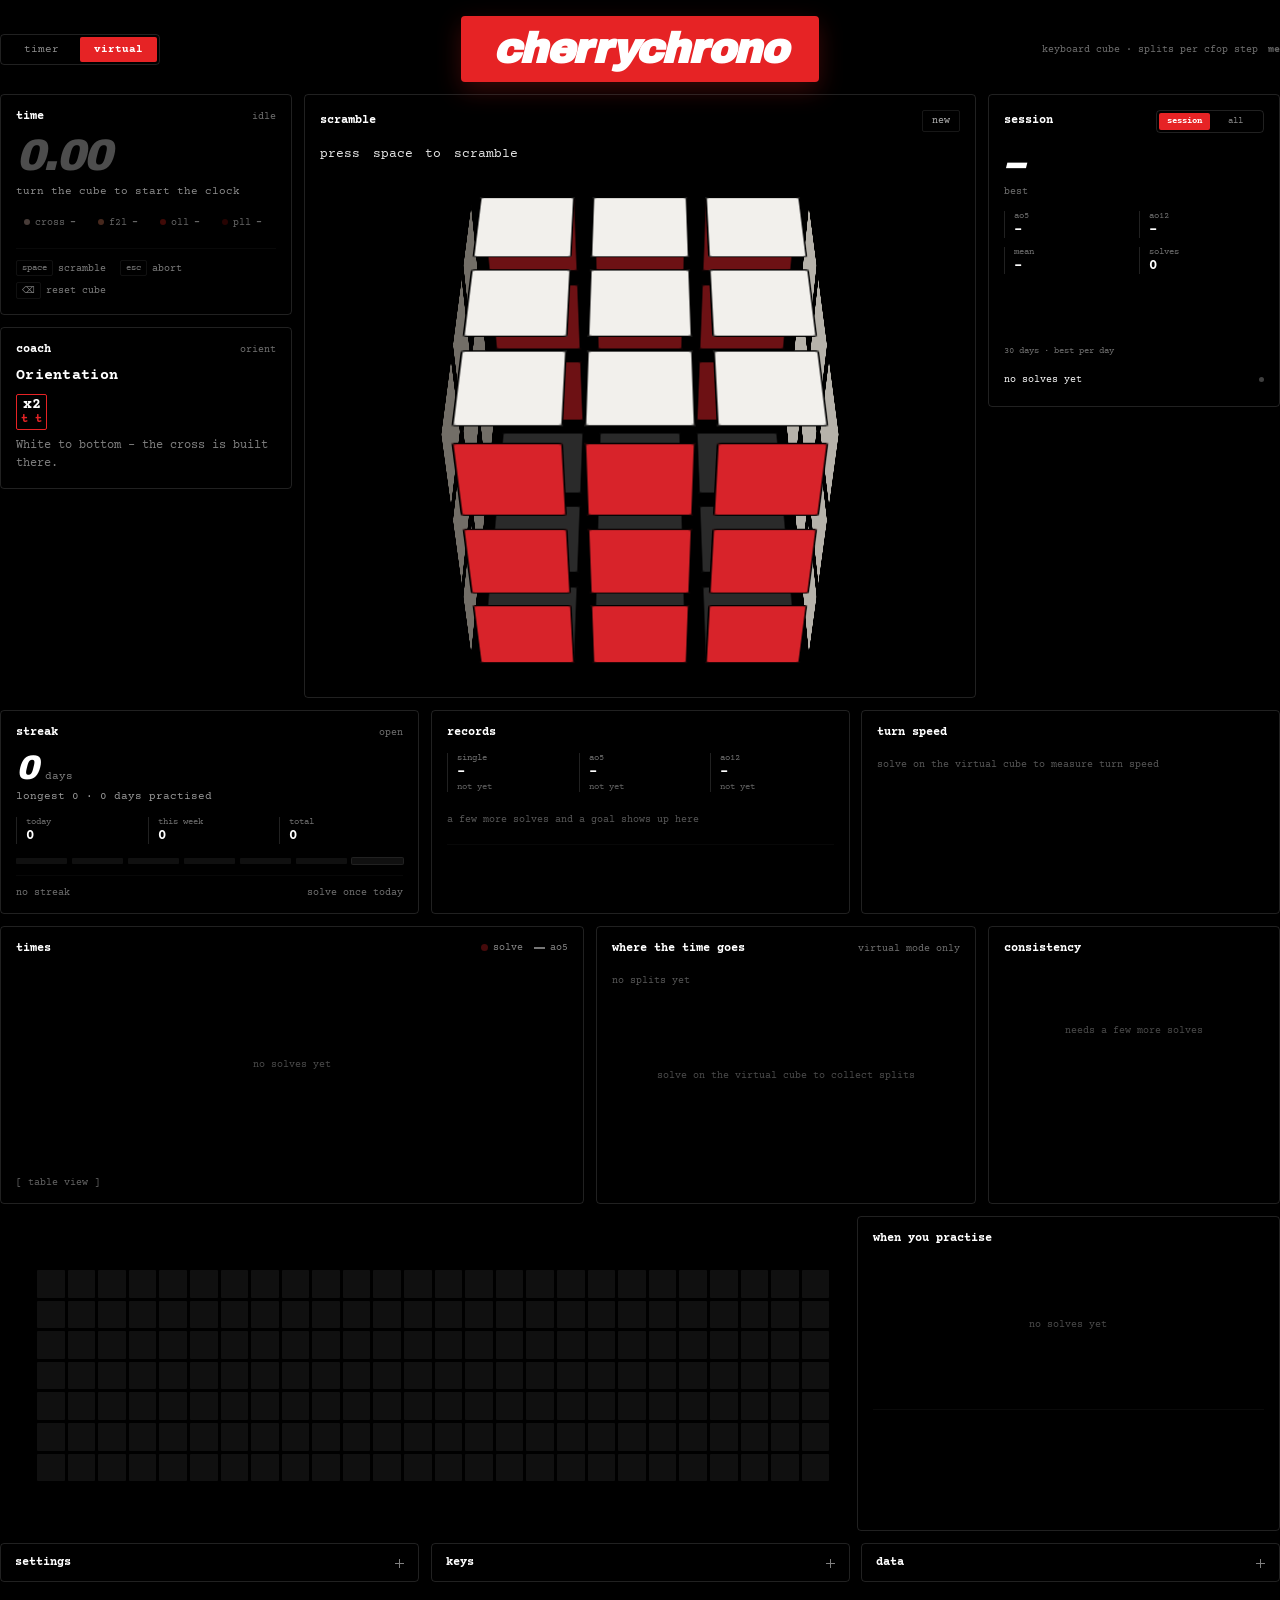
==== commit 9ca9f99a: "add me link to header" ====
--- a/cube-standalone.html
+++ b/cube-standalone.html
@@ -180,6 +180,23 @@
   font-size: 10px;
   opacity: 0.45;
   text-transform: lowercase;
+  display: flex;
+  align-items: center;
+  justify-content: flex-end;
+  gap: 10px;
+}
+
+.cb-top-meta a.cb-me-link {
+  color: inherit;
+  text-decoration: none;
+  font-weight: 700;
+  opacity: 0.85;
+  transition: opacity 0.15s ease, color 0.15s ease;
+}
+
+.cb-top-meta a.cb-me-link:hover {
+  opacity: 1;
+  color: var(--cb-accent);
 }
 
 /* ── Logo ───────────────────────────────────────────────────────────────
@@ -578,7 +595,7 @@
 .cb-app[data-state="idle"] .cb-cube,
 .cb-app[data-state="scrambling"] .cb-cube,
 .cb-app[data-state="ready"] .cb-cube {
-  animation: cbSpin 14s linear infinite;
+  animation: cbSpin 28s linear infinite;
 }
 
 .cb-app[data-state="solved"] .cb-cube {
@@ -1549,6 +1566,33 @@
 
 .cb-data-actions { display: flex; flex-wrap: wrap; gap: 6px; margin-top: 12px; }
 
+/* ── Geräte ohne Tastatur ───────────────────────────────────────────────
+ *
+ * `data-touch` setzt embed.js, wenn weder Zeigegerät noch Hover vorhanden
+ * sind. Zu sehen ist dann nur, was dort auch geht: die Stoppuhr. Der virtuelle
+ * Würfel bleibt WÄHLBAR – an ein Tablet kann eine Tastatur kommen –, aber er
+ * trägt sichtbar, dass er eine braucht, statt den Nutzer raten zu lassen.
+ */
+.cb-app[data-touch] .cb-keys { display: none; }
+
+.cb-app[data-touch] .cb-switch[data-key="mode"] button[data-value="virtual"] {
+  opacity: 0.4;
+}
+
+.cb-app[data-touch][data-mode="virtual"] .cb-switch[data-key="mode"] button[data-value="virtual"] {
+  opacity: 1;
+}
+
+/* Die Zeit-Karte ist dort die Bedienfläche – das darf man ihr ansehen. */
+.cb-app[data-touch][data-mode="timer"] .cb-timecard {
+  cursor: pointer;
+  -webkit-tap-highlight-color: transparent;
+}
+
+.cb-app[data-touch][data-mode="timer"] .cb-timecard:active {
+  border-color: var(--cb-accent);
+}
+
 /* ── Kleine Displays ────────────────────────────────────────────────── */
 
 /*
@@ -1612,7 +1656,7 @@
 <script type="importmap">
 {
   "imports": {
-    "js/embed.js": "[data-uri]",
+    "js/embed.js": "[data-uri]",
     "js/config.js": "[data-uri]",
     "js/cubeState.js": "[data-uri]",
     "js/math3d.js": "[data-uri]",
@@ -1620,7 +1664,7 @@
     "js/animator.js": "[data-uri]",
     "js/scramble.js": "[data-uri]",
     "js/timer.js": "[data-uri]",
-    "js/controls.js": "[data-uri]",
+    "js/controls.js": "[data-uri]",
     "js/keys.js": "[data-uri]",
     "js/solver/coach.js": "[data-uri]",
     "js/solver/pieces.js": "[data-uri]",
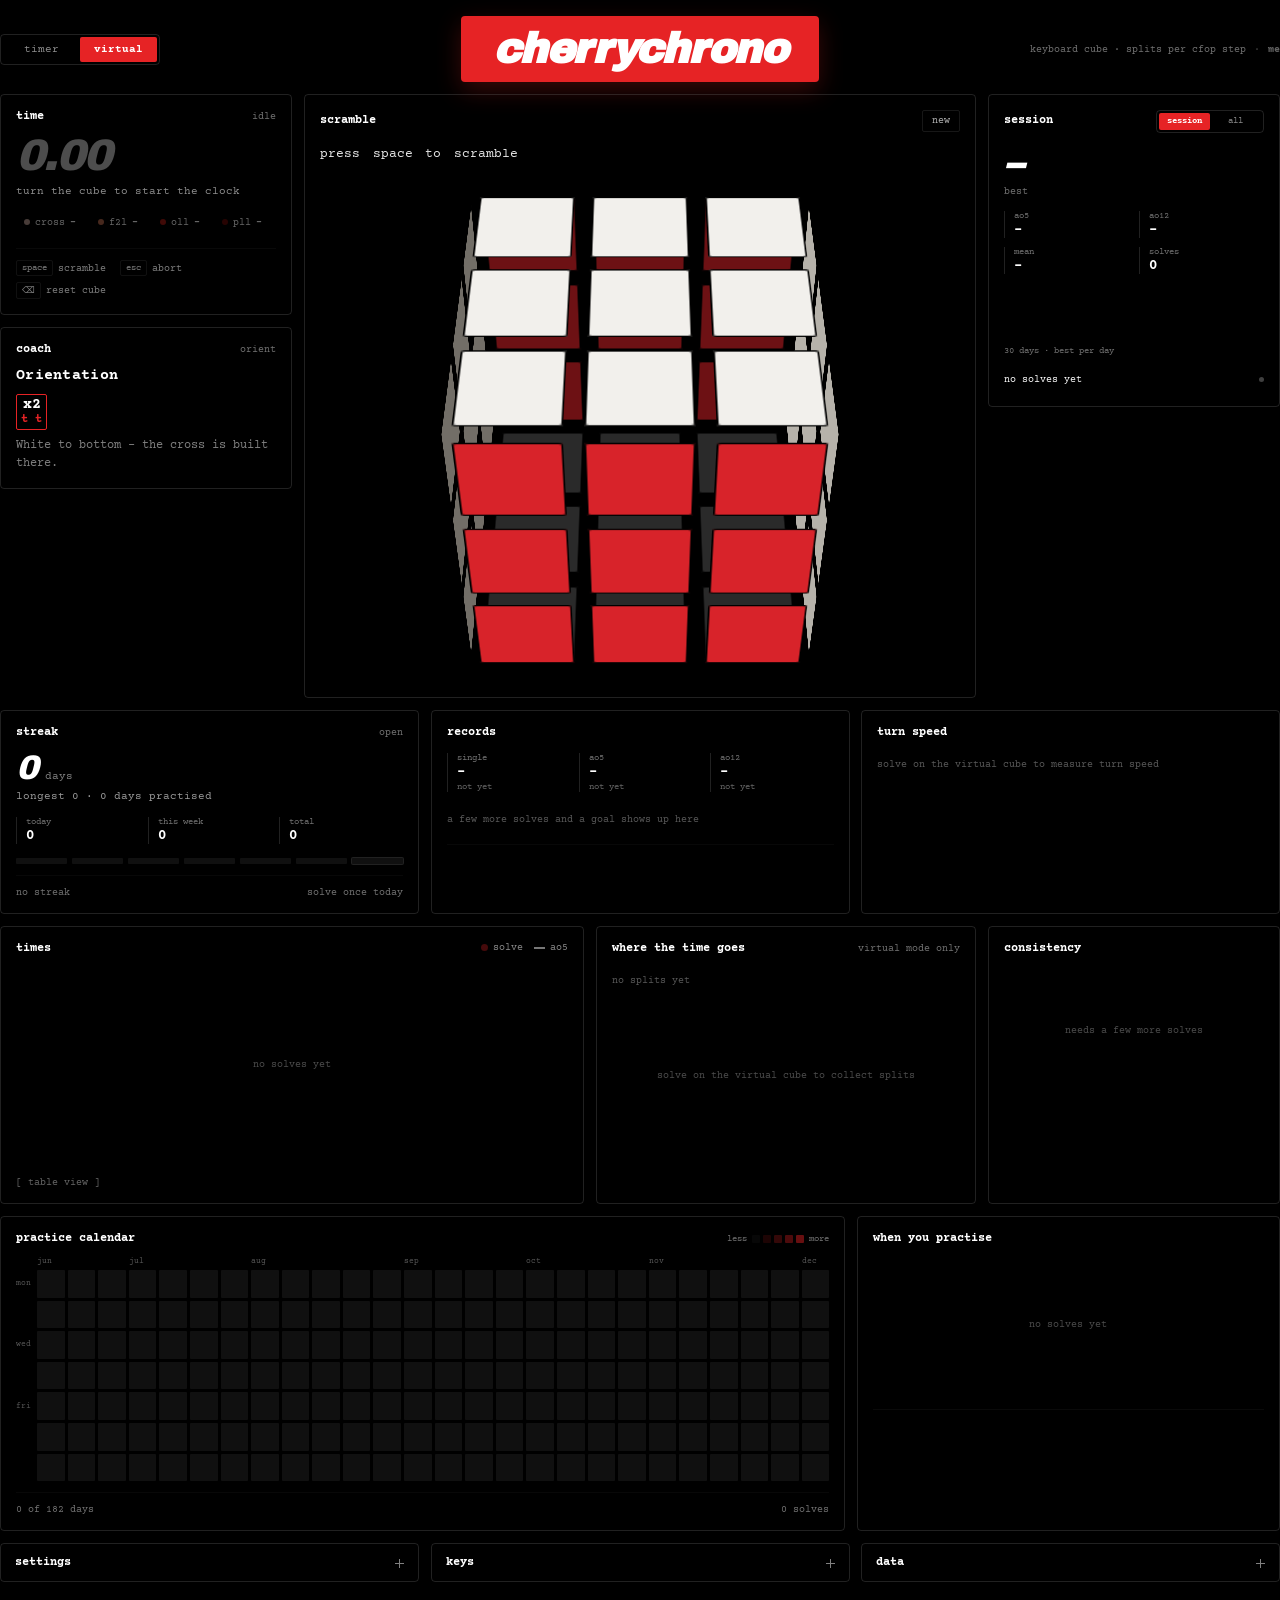
==== commit 9e6c8f5e: "UI dot separator, timer stop solved cube, stop spin on rotation" ====
--- a/cube-standalone.html
+++ b/cube-standalone.html
@@ -183,7 +183,12 @@
   display: flex;
   align-items: center;
   justify-content: flex-end;
-  gap: 10px;
+  gap: 8px;
+}
+
+.cb-top-meta .cb-meta-dot {
+  opacity: 0.6;
+  user-select: none;
 }
 
 .cb-top-meta a.cb-me-link {
@@ -596,6 +601,10 @@
 .cb-app[data-state="scrambling"] .cb-cube,
 .cb-app[data-state="ready"] .cb-cube {
   animation: cbSpin 28s linear infinite;
+}
+
+.cb-app[data-spun="true"] .cb-cube {
+  animation: none !important;
 }
 
 .cb-app[data-state="solved"] .cb-cube {
@@ -1656,7 +1665,7 @@
 <script type="importmap">
 {
   "imports": {
-    "js/embed.js": "[data-uri]",
+    "js/embed.js": "[data-uri]",
     "js/config.js": "[data-uri]",
     "js/cubeState.js": "[data-uri]",
     "js/math3d.js": "[data-uri]",
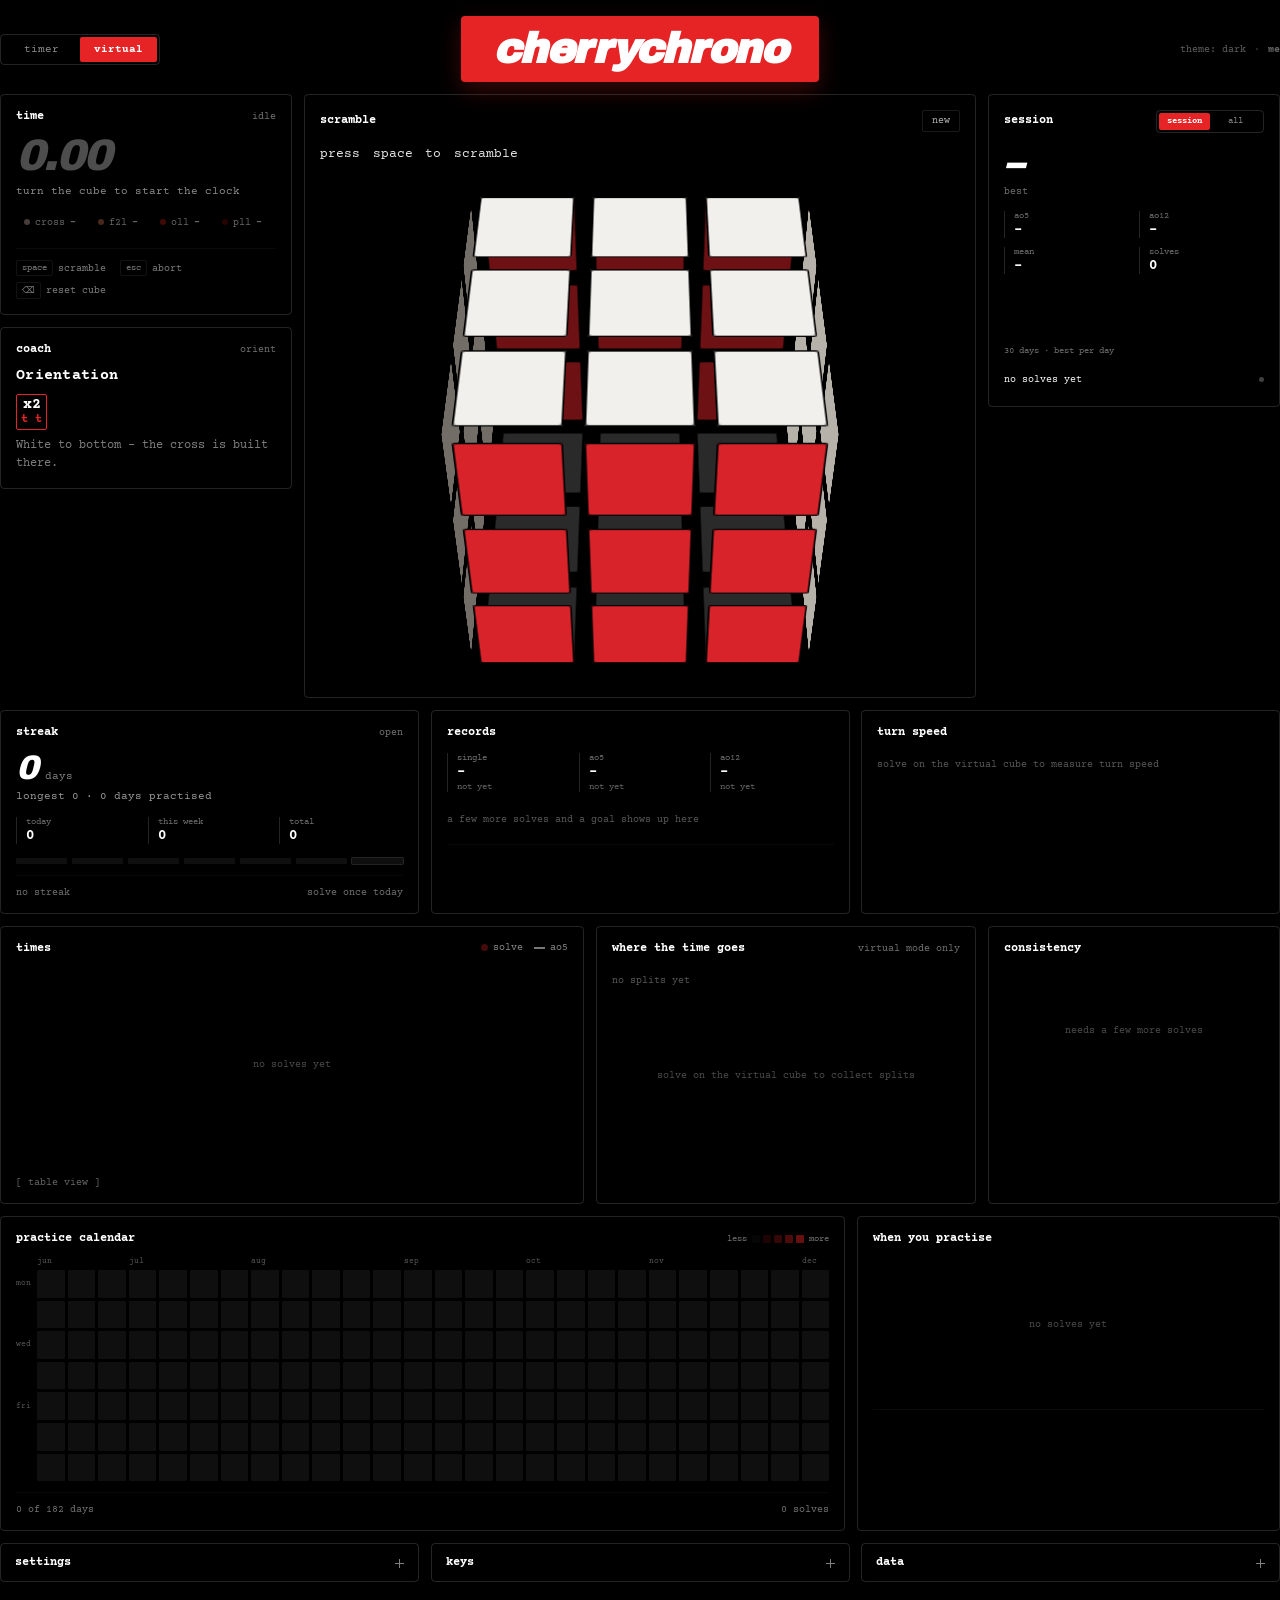
==== commit 883c0568: "add light mode from dashboard and interactive theme toggle in header" ====
--- a/cube-standalone.html
+++ b/cube-standalone.html
@@ -57,7 +57,12 @@
   --cb-gap: 12px;
 
   text-align: left;
+  -webkit-user-select: none;
+  -moz-user-select: none;
+  -ms-user-select: none;
   user-select: none;
+  -webkit-touch-callout: none;
+  -webkit-tap-highlight-color: transparent;
 
   /*
    * Bezug für die Abfragen weiter unten. Es zählt die Breite, die die
@@ -67,6 +72,15 @@
   container-type: inline-size;
 }
 
+.cb-app * {
+  -webkit-user-select: none;
+  -moz-user-select: none;
+  -ms-user-select: none;
+  user-select: none;
+  -webkit-touch-callout: none;
+  -webkit-tap-highlight-color: transparent;
+}
+
 /*
  * Akzent und die Rampe der Abschnitte – cross · f2l · oll · pll, hell nach
  * dunkel. EINE Farbe in vier Stufen, weil die vier Abschnitte eine feste
@@ -81,22 +95,50 @@
  * Der Tooltip steht ausserhalb von .cb-app (siehe unten) und braucht dieselben
  * Werte – deshalb hier gemeinsam, statt sie zweimal zu notieren.
  */
-.cb-app, .cb-tip {
+:root, :root[data-theme="dark"], body[data-theme="dark"], .cb-app[data-theme="dark"], .cb-tip[data-theme="dark"] {
+  color-scheme: dark;
+  --cb-bg: #000000;
+  --cb-ink: #ffffff;
+  --cb-line: rgba(255, 255, 255, 0.14);
+  --cb-line-soft: rgba(255, 255, 255, 0.08);
+  --cb-fill: rgba(255, 255, 255, 0.06);
+  --cb-tip-bg: #0a0a0a;
+
   --cb-accent: var(--accent, #e8221f);
   --cb-p0: #ffd6c9;
   --cb-p1: #fb8f68;
   --cb-p2: #e5231a;
   --cb-p3: #8a0d0a;
-}
-
-.cb-app[data-theme="light"], .cb-tip[data-theme="light"] {
-  --cb-p0: #fca07f;
-  --cb-p1: #ee4a2c;
-  --cb-p2: #ab120d;
-  --cb-p3: #4f0b09;
-
-  /* Auf Weiss trägt dieselbe Deckkraft weniger – der Balken darf kräftiger. */
+  --cb-bar: color-mix(in srgb, var(--cb-accent) 55%, transparent);
+}
+
+:root[data-theme="light"], body[data-theme="light"], .cb-app[data-theme="light"], .cb-tip[data-theme="light"] {
+  color-scheme: light;
+  --cb-bg: #ffffff;
+  --cb-ink: #000000;
+  --cb-line: rgba(0, 0, 0, 0.16);
+  --cb-line-soft: rgba(0, 0, 0, 0.09);
+  --cb-fill: rgba(0, 0, 0, 0.05);
+  --cb-tip-bg: #ffffff;
+
+  --cb-accent: var(--accent, #e8221f);
+  --cb-p0: #f9765f;
+  --cb-p1: #e8221f;
+  --cb-p2: #b5140f;
+  --cb-p3: #6e0c09;
   --cb-bar: color-mix(in srgb, var(--cb-accent) 78%, transparent);
+}
+
+html, body {
+  background-color: var(--cb-bg);
+  color: var(--cb-ink);
+  transition: background-color 0.25s ease, color 0.25s ease;
+}
+
+.cb-app {
+  background-color: var(--cb-bg);
+  color: var(--cb-ink);
+  transition: background-color 0.25s ease, color 0.25s ease;
 }
 
 .cb-app *,
@@ -189,6 +231,20 @@
 .cb-top-meta .cb-meta-dot {
   opacity: 0.6;
   user-select: none;
+}
+
+.cb-top-meta a.cb-theme-toggle {
+  color: inherit;
+  text-decoration: none;
+  font-weight: 400;
+  opacity: 0.85;
+  transition: opacity 0.15s ease, color 0.15s ease;
+  cursor: pointer;
+}
+
+.cb-top-meta a.cb-theme-toggle:hover {
+  opacity: 1;
+  color: var(--cb-accent);
 }
 
 .cb-top-meta a.cb-me-link {
@@ -254,6 +310,13 @@
  * beim Wechsel hinüber – die Bewegung sagt, dass es zwei Zustände desselben
  * Schalters sind und nicht zwei Knöpfe.
  */
+.cb-app[data-touch-only="true"] .cb-switch[data-key="mode"],
+@media (hover: none) and (pointer: coarse) {
+  .cb-switch[data-key="mode"] {
+    display: none !important;
+  }
+}
+
 .cb-switch {
   position: relative;
   display: grid;
@@ -436,7 +499,15 @@
  * die Zahl tritt zurück.
  */
 /* Die Karte ist im Timer-Modus zugleich die Fläche, die man antippt. */
-.cb-timecard { touch-action: manipulation; }
+.cb-timecard {
+  touch-action: none;
+  -webkit-user-select: none;
+  -moz-user-select: none;
+  -ms-user-select: none;
+  user-select: none;
+  -webkit-touch-callout: none;
+  -webkit-tap-highlight-color: transparent;
+}
 
 .cb-time {
   font-family: var(--cb-display);
@@ -1665,7 +1736,7 @@
 <script type="importmap">
 {
   "imports": {
-    "js/embed.js": "[data-uri]",
+    "js/embed.js": "[data-uri]",
     "js/config.js": "[data-uri]",
     "js/cubeState.js": "[data-uri]",
     "js/math3d.js": "[data-uri]",
